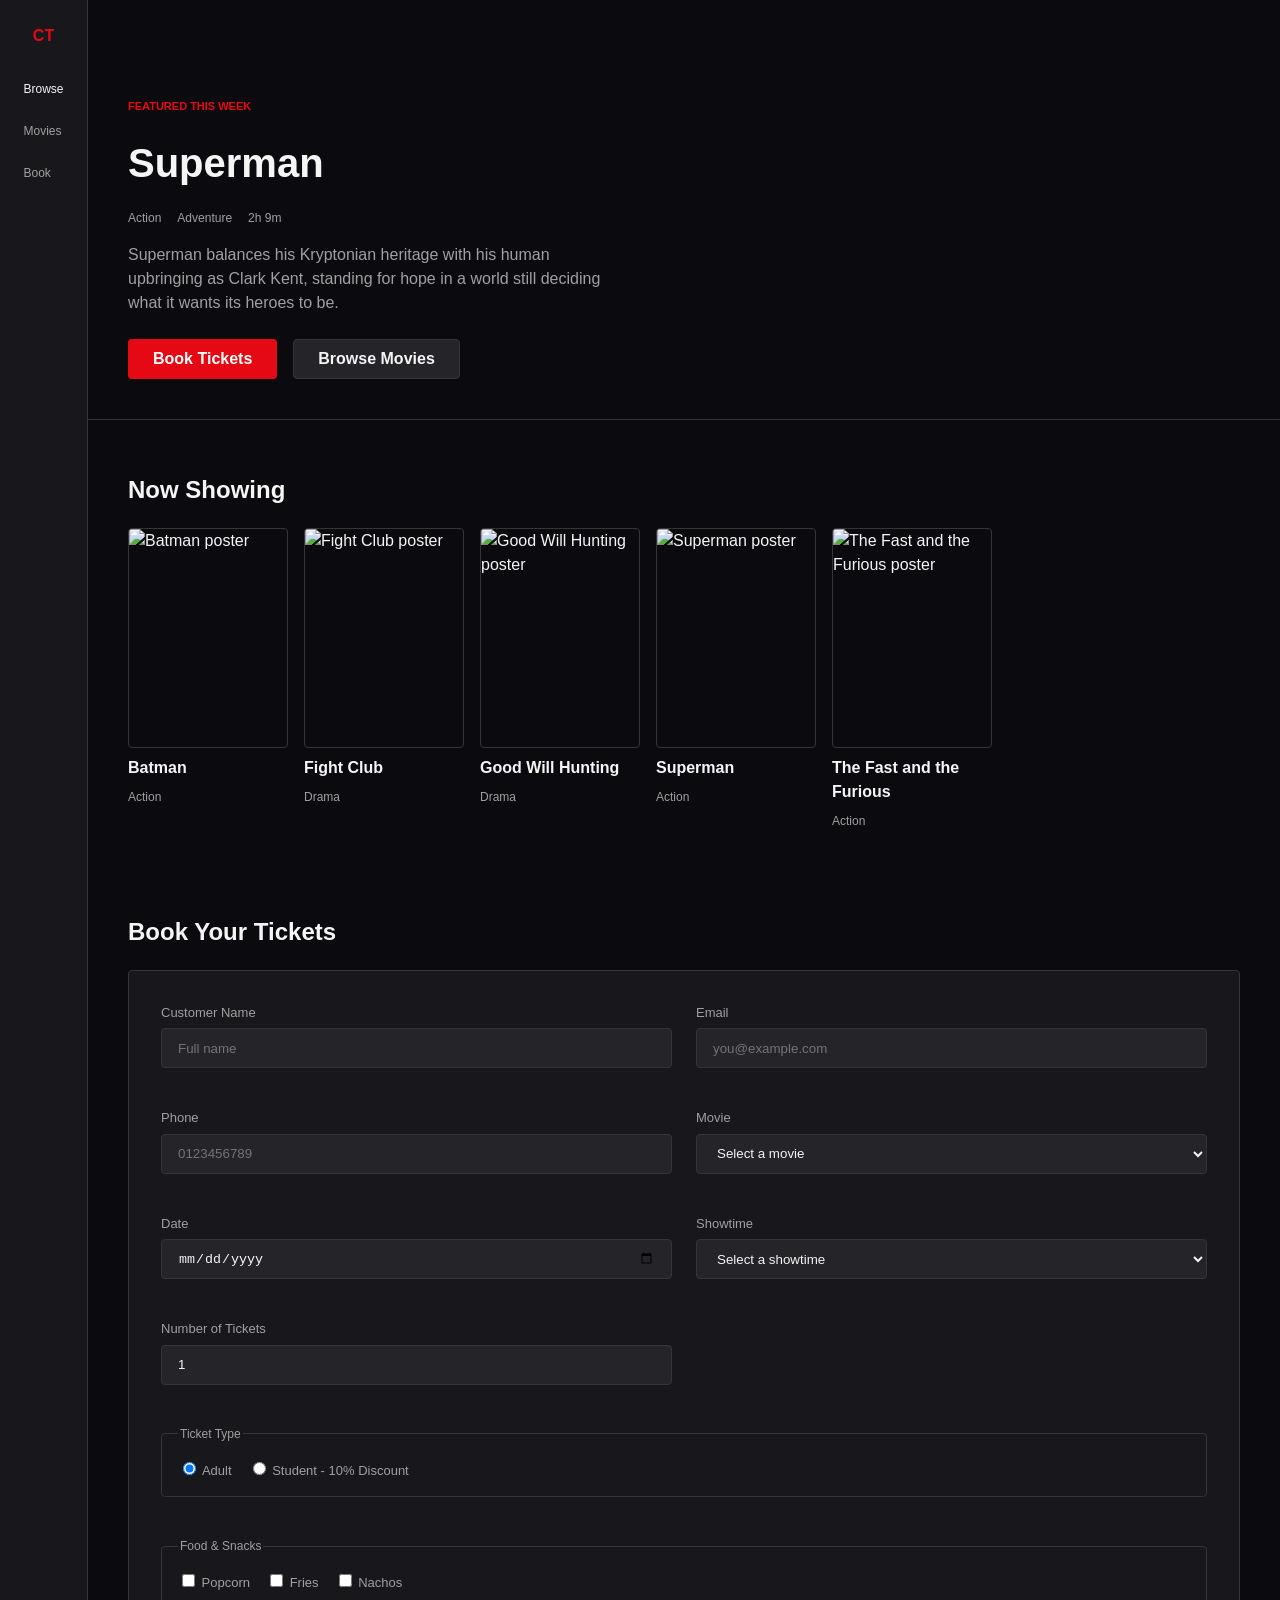
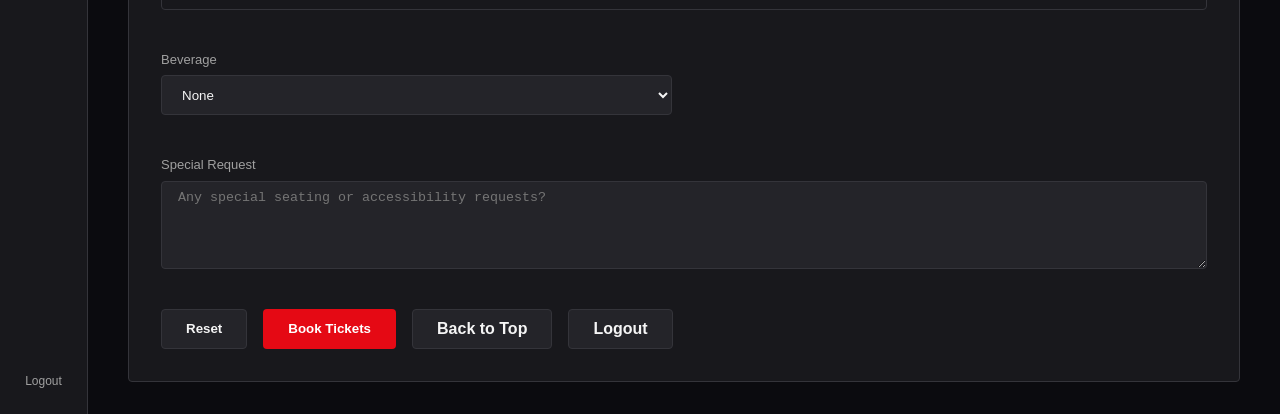
==== booking.html @ 5340fe56 "enhanced visuals" ====
<!DOCTYPE html>
<html lang="en">
<head>
  <meta charset="UTF-8">
  <meta name="viewport" content="width=device-width, initial-scale=1.0">
  <title>Cinema Ticketing System - Browse Movies</title>
  <link rel="stylesheet" href="styles.css">
</head>
<body>

<div class="app-shell">

  <aside class="nav-rail">
    <span class="brand">CT</span>
    <nav>
      <a href="#top" class="active">Browse</a>
      <a href="#now-showing">Movies</a>
      <a href="#booking-form">Book</a>
    </nav>
    <a href="index.html">Logout</a>
  </aside>

  <main class="main-content">

    <section class="hero" id="top">
      <div class="hero-content">
        <span class="hero-tag">Featured This Week</span>
        <h1 class="hero-title">Superman</h1>

        <div class="hero-meta">
          <span>Action</span>
          <span>Adventure</span>
          <span>2h 9m</span>
        </div>

        <p class="hero-desc">
          Superman balances his Kryptonian heritage with his human upbringing
          as Clark Kent, standing for hope in a world still deciding what it
          wants its heroes to be.
        </p>

        <div class="btn-row">
          <a href="#booking-form" class="btn btn-primary">Book Tickets</a>
          <a href="#now-showing" class="btn btn-secondary">Browse Movies</a>
        </div>
      </div>
    </section>

    <section class="section" id="now-showing">
      <h2>Now Showing</h2>

      <div class="movie-row">

        <article class="movie-card">
          <img src="images/batman.jpg" alt="Batman poster">
          <strong>Batman</strong>
          <span>Action</span>
        </article>

        <article class="movie-card">
          <img src="images/fight-club.jpg" alt="Fight Club poster">
          <strong>Fight Club</strong>
          <span>Drama</span>
        </article>

        <article class="movie-card">
          <img src="images/good-will-hunting.jpg" alt="Good Will Hunting poster">
          <strong>Good Will Hunting</strong>
          <span>Drama</span>
        </article>

        <article class="movie-card">
          <img src="images/superman.jpg" alt="Superman poster">
          <strong>Superman</strong>
          <span>Action</span>
        </article>

        <article class="movie-card">
          <img src="images/tfatf.jpg" alt="The Fast and the Furious poster">
          <strong>The Fast and the Furious</strong>
          <span>Action</span>
        </article>

      </div>
    </section>

    <section class="section" id="booking-form">
      <h2>Book Your Tickets</h2>

      <div class="booking-form-wrap">
        <form action="confirmation.html" method="get">

          <div class="form-grid">

            <div class="field">
              <label for="cust-name">Customer Name</label>
              <input
                type="text"
                id="cust-name"
                name="custName"
                placeholder="Full name"
                required>
            </div>

            <div class="field">
              <label for="cust-email">Email</label>
              <input
                type="email"
                id="cust-email"
                name="custEmail"
                placeholder="you@example.com"
                required>
            </div>

            <div class="field">
              <label for="cust-phone">Phone</label>
              <input
                type="tel"
                id="cust-phone"
                name="custPhone"
                placeholder="0123456789"
                required>
            </div>

            <div class="field">
              <label for="movie">Movie</label>
              <select id="movie" name="movie" required>
                <option value="" disabled selected>Select a movie</option>
                <option>Batman</option>
                <option>Fight Club</option>
                <option>Good Will Hunting</option>
                <option>Superman</option>
                <option>The Fast and the Furious</option>
              </select>
            </div>

            <div class="field">
              <label for="date">Date</label>
              <input type="date" id="date" name="date" required>
            </div>

            <div class="field">
              <label for="showtime">Showtime</label>
              <select id="showtime" name="showtime" required>
                <option value="" disabled selected>Select a showtime</option>
                <option>12:30 PM</option>
                <option>3:45 PM</option>
                <option>7:00 PM</option>
                <option>9:45 PM</option>
              </select>
            </div>

            <div class="field">
              <label for="tickets">Number of Tickets</label>
              <input
                type="number"
                id="tickets"
                name="tickets"
                min="1"
                max="10"
                value="1"
                required>
            </div>

            <div class="field field-full">
              <fieldset>
                <legend>Ticket Type</legend>

                <div class="option-group">
                  <label>
                    <input
                      type="radio"
                      name="ticketType"
                      value="Adult"
                      checked>
                    Adult
                  </label>

                  <label>
                    <input
                      type="radio"
                      name="ticketType"
                      value="Student">
                    Student - 10% Discount
                  </label>
                </div>
              </fieldset>
            </div>

            <div class="field field-full">
              <fieldset>
                <legend>Food &amp; Snacks</legend>

                <div class="option-group">
                  <label>
                    <input type="checkbox" name="snacks" value="Popcorn">
                    Popcorn
                  </label>

                  <label>
                    <input type="checkbox" name="snacks" value="Fries">
                    Fries
                  </label>

                  <label>
                    <input type="checkbox" name="snacks" value="Nachos">
                    Nachos
                  </label>
                </div>
              </fieldset>
            </div>

            <div class="field">
              <label for="beverage">Beverage</label>
              <select id="beverage" name="beverage">
                <option value="None">None</option>
                <option value="Coca-Cola">Coca-Cola</option>
                <option value="Sprite">Sprite</option>
                <option value="Mineral Water">Mineral Water</option>
              </select>
            </div>

            <div class="field field-full">
              <label for="request">Special Request</label>
              <textarea
                id="request"
                name="specialRequest"
                maxlength="200"
                placeholder="Any special seating or accessibility requests?"></textarea>
            </div>

          </div>

          <div class="btn-row">
            <button type="reset" class="btn btn-secondary">Reset</button>
            <button type="submit" class="btn btn-primary">Book Tickets</button>
            <a href="#top" class="btn btn-secondary">Back to Top</a>
            <a href="index.html" class="btn btn-secondary">Logout</a>
          </div>

        </form>
      </div>
    </section>

  </main>
</div>

</body>
</html>
---- styles.css ----
/* =========================================================
   Cinema Ticketing System
   Shared stylesheet
   ========================================================= */

:root {
  --bg: #0B0B0F;
  --surface: #18181C;
  --elevated: #242429;
  --border: #34343A;
  --red: #E50914;
  --red-dark: #B00710;
  --text: #F5F5F5;
  --muted: #A0A0A0;

  --space-1: 8px;
  --space-2: 16px;
  --space-3: 24px;
  --space-4: 32px;
  --space-5: 40px;
  --space-6: 48px;

  --radius: 4px;
  --control-height: 40px;
}

/* =========================================================
   GLOBAL / SHARED
   ========================================================= */

* {
  box-sizing: border-box;
}

html,
body {
  margin: 0;
  padding: 0;
}

body {
  background: var(--bg);
  color: var(--text);
  font-family: Arial, Helvetica, sans-serif;
  line-height: 1.5;
}

a {
  color: inherit;
  text-decoration: none;
}

img {
  max-width: 100%;
  display: block;
}

/* =========================================================
   LOGIN PAGE
   index.html
   ========================================================= */

/* Login page styles handled separately. */

/* =========================================================
   BOOKING PAGE
   booking.html
   ========================================================= */

.app-shell {
  min-height: 100vh;
  display: flex;
}

.nav-rail {
  width: 88px;
  flex-shrink: 0;
  padding: var(--space-3) 0;
  background: var(--surface);
  border-right: 1px solid var(--border);
  display: flex;
  flex-direction: column;
  align-items: center;
  gap: var(--space-4);
}

.nav-rail nav {
  flex: 1;
  display: flex;
  flex-direction: column;
  gap: var(--space-3);
}

.nav-rail a {
  color: var(--muted);
  font-size: 12px;
}

.nav-rail a:hover,
.nav-rail a.active {
  color: var(--text);
}

.main-content {
  flex: 1;
  min-width: 0;
}

.hero {
  min-height: 420px;
  padding: var(--space-6) var(--space-5) var(--space-5);
  display: flex;
  align-items: flex-end;
  background:
    linear-gradient(90deg, rgba(11, 11, 15, 0.95), rgba(11, 11, 15, 0.25)),
    url("images/superman-banner.jpg") center / cover no-repeat;
  border-bottom: 1px solid var(--border);
}

.hero-content {
  max-width: 560px;
}

.hero-tag {
  color: var(--red);
  font-size: 11px;
  font-weight: 700;
  text-transform: uppercase;
}

.hero-title {
  margin: var(--space-2) 0;
  font-size: 40px;
}

.hero-meta {
  display: flex;
  gap: var(--space-2);
  color: var(--muted);
  font-size: 12px;
}

.hero-desc {
  max-width: 480px;
  color: var(--muted);
}

.section {
  padding: var(--space-4) var(--space-5);
}

.movie-row {
  display: flex;
  gap: var(--space-2);
  overflow-x: auto;
}

.movie-card {
  width: 160px;
  flex: 0 0 auto;
  display: flex;
  flex-direction: column;
  gap: var(--space-1);
}

.movie-card img {
  width: 160px;
  height: 220px;
  object-fit: cover;
  border: 1px solid var(--border);
  border-radius: var(--radius);
}

.movie-card span {
  color: var(--muted);
  font-size: 12px;
}

.booking-form-wrap {
  padding: var(--space-4);
  background: var(--surface);
  border: 1px solid var(--border);
  border-radius: var(--radius);
}

.form-grid {
  display: grid;
  grid-template-columns: 1fr 1fr;
  gap: var(--space-3);
}

.form-grid .field-full {
  grid-column: 1 / -1;
}

fieldset {
  margin: 0;
  padding: var(--space-2);
  border: 1px solid var(--border);
  border-radius: var(--radius);
}

legend {
  color: var(--muted);
  font-size: 12px;
}

.option-group {
  display: flex;
  flex-wrap: wrap;
  gap: var(--space-2);
}

/* =========================================================
   CONFIRMATION PAGE
   confirmation.html
   ========================================================= */

/* Confirmation page styles handled separately. */

/* =========================================================
   SHARED COMPONENTS
   ========================================================= */

.brand {
  color: var(--red);
  font-weight: 700;
}

.field {
  display: flex;
  flex-direction: column;
  gap: 6px;
  margin-bottom: var(--space-2);
}

.field label {
  color: var(--muted);
  font-size: 13px;
}

input[type="text"],
input[type="email"],
input[type="tel"],
input[type="date"],
input[type="number"],
select,
textarea {
  width: 100%;
  min-height: var(--control-height);
  padding: 0 var(--space-2);
  color: var(--text);
  background: var(--elevated);
  border: 1px solid var(--border);
  border-radius: var(--radius);
}

textarea {
  min-height: 88px;
  padding-top: var(--space-1);
  resize: vertical;
}

.btn {
  display: inline-flex;
  align-items: center;
  justify-content: center;
  min-height: var(--control-height);
  padding: 0 var(--space-3);
  border: 1px solid transparent;
  border-radius: var(--radius);
  font-weight: 700;
  cursor: pointer;
}

.btn-primary {
  color: #fff;
  background: var(--red);
}

.btn-primary:hover {
  background: var(--red-dark);
}

.btn-secondary {
  color: var(--text);
  background: var(--elevated);
  border-color: var(--border);
}

.btn-row {
  display: flex;
  flex-wrap: wrap;
  gap: var(--space-2);
  margin-top: var(--space-3);
}

/* =========================================================
   RESPONSIVE
   ========================================================= */

/* Responsive styles will be added later. */
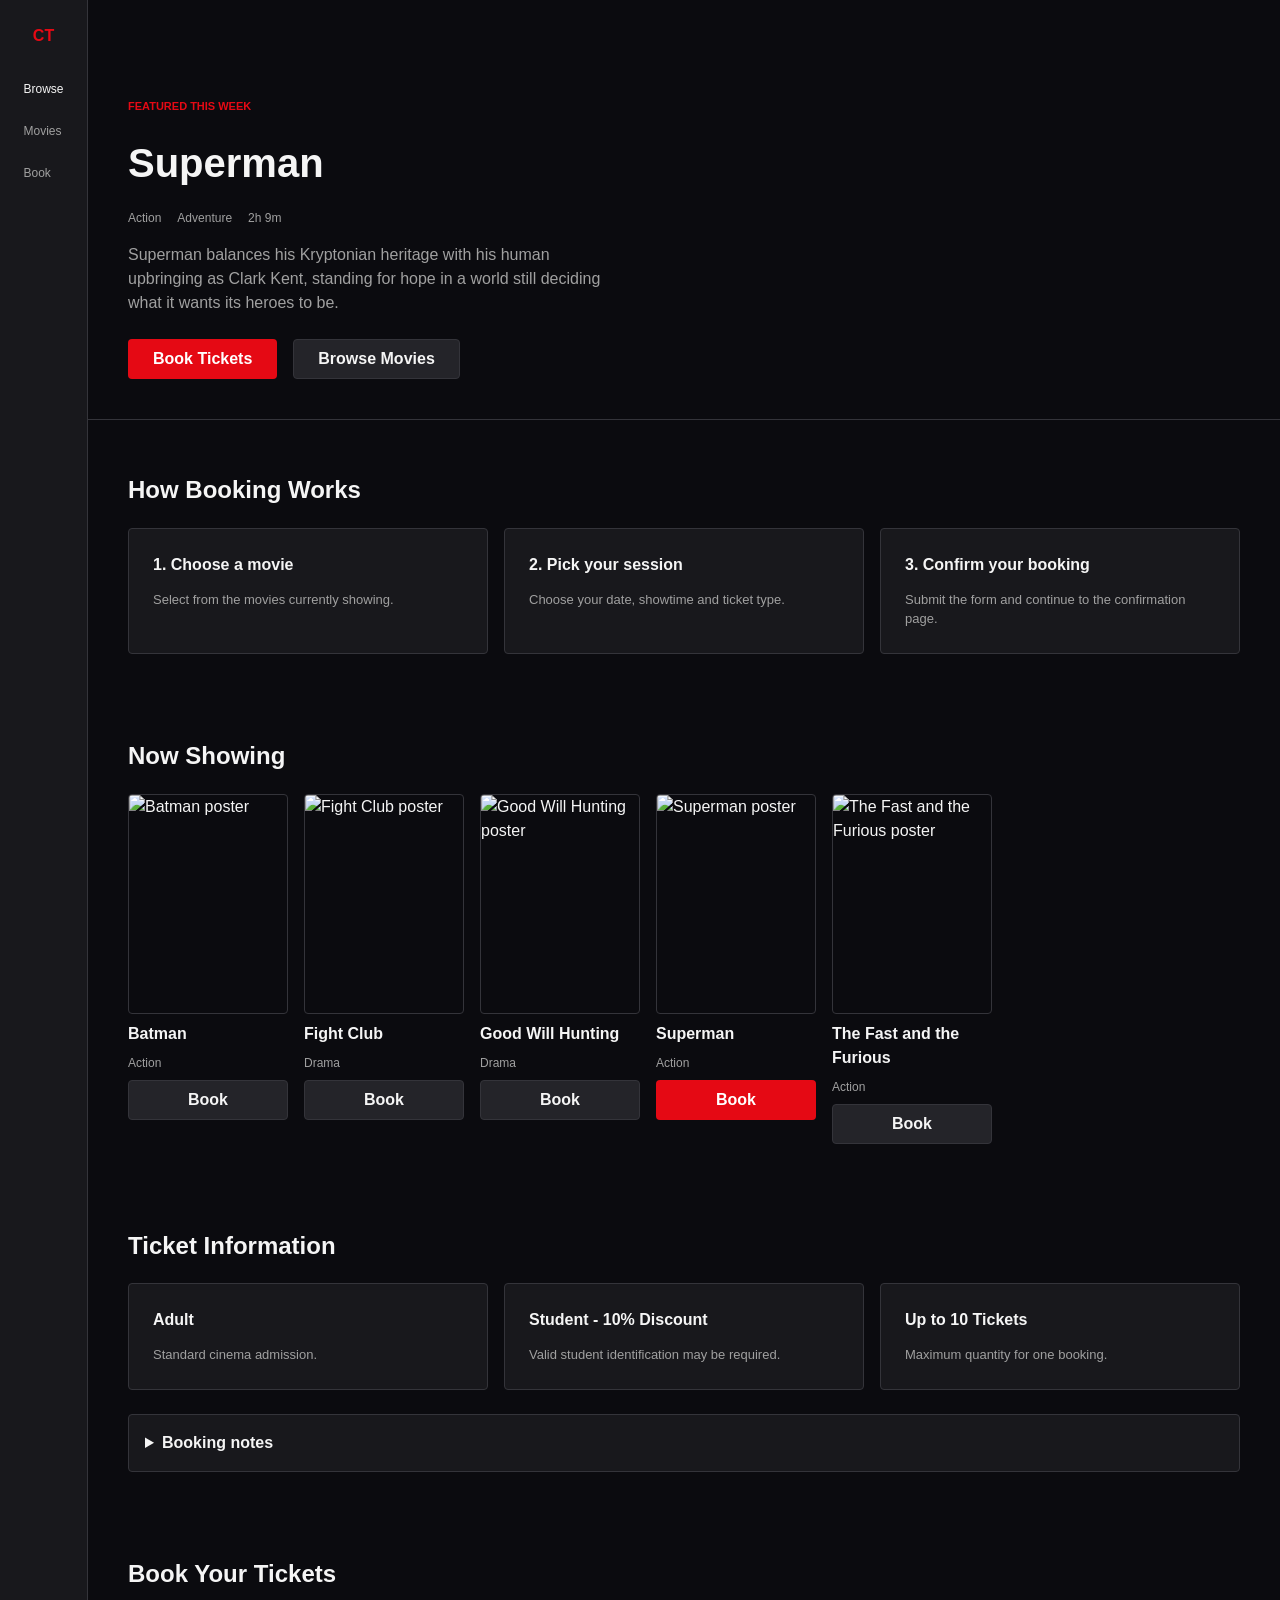
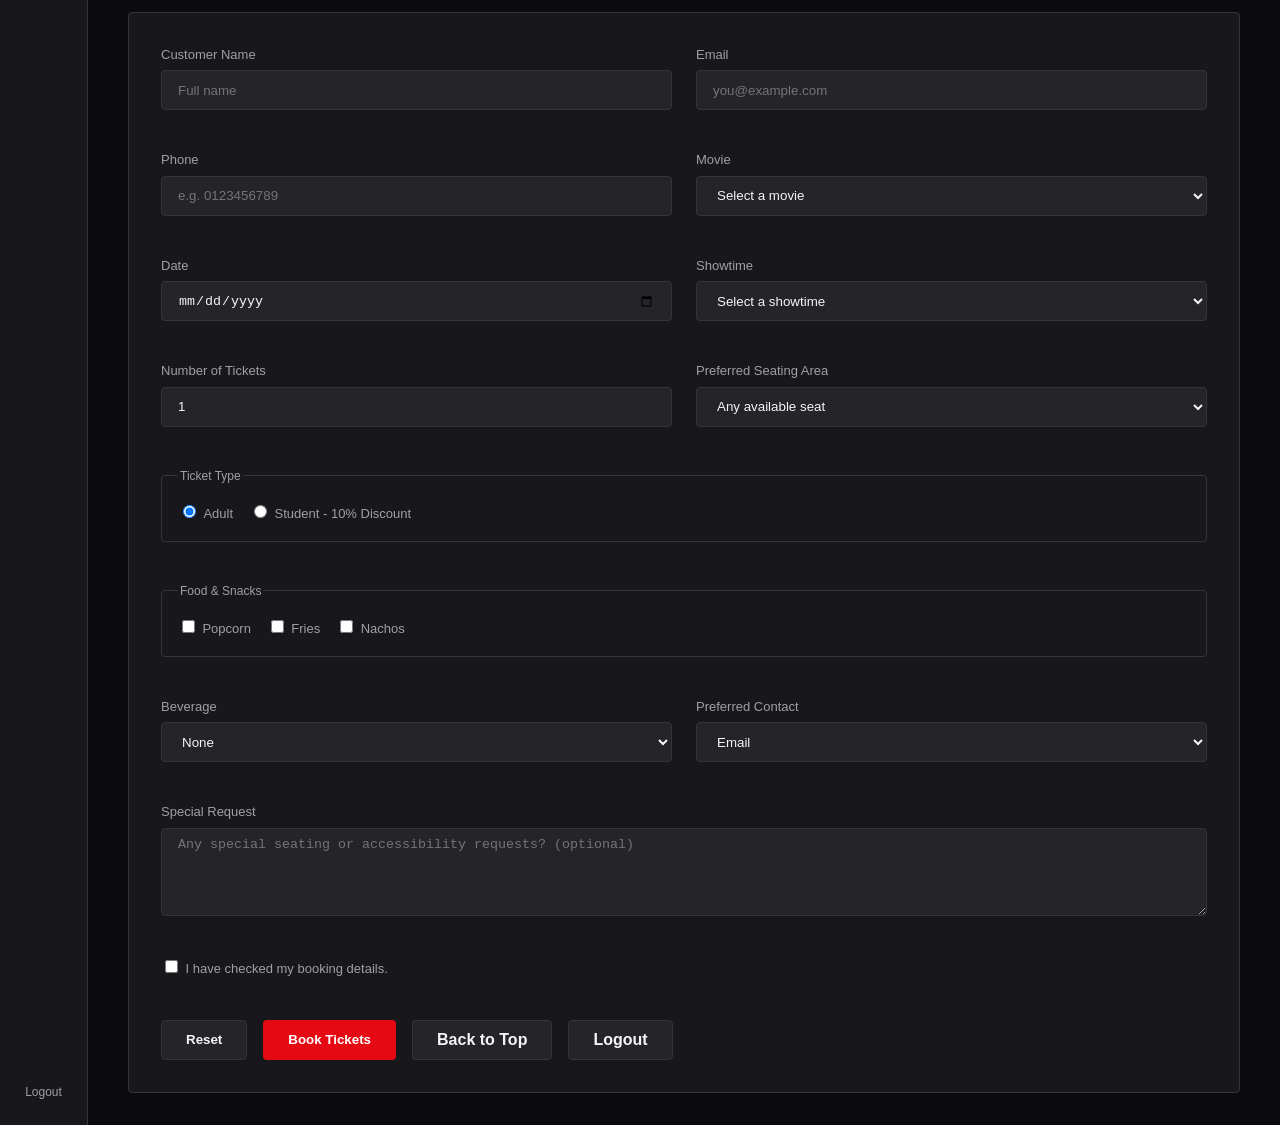
==== commit 74d8bc40: "cleanup" ====
--- a/booking.html
+++ b/booking.html
@@ -3,7 +3,7 @@
 <head>
   <meta charset="UTF-8">
   <meta name="viewport" content="width=device-width, initial-scale=1.0">
-  <title>Cinema Ticketing System - Browse Movies</title>
+  <title>Cinema Ticketing System - Book Tickets</title>
   <link rel="stylesheet" href="styles.css">
 </head>
 <body>
@@ -12,19 +12,24 @@
 
   <aside class="nav-rail">
     <span class="brand">CT</span>
+
     <nav>
       <a href="#top" class="active">Browse</a>
       <a href="#now-showing">Movies</a>
       <a href="#booking-form">Book</a>
     </nav>
+
     <a href="index.html">Logout</a>
   </aside>
 
+
   <main class="main-content">
 
     <section class="hero" id="top">
       <div class="hero-content">
+
         <span class="hero-tag">Featured This Week</span>
+
         <h1 class="hero-title">Superman</h1>
 
         <div class="hero-meta">
@@ -43,8 +48,32 @@
           <a href="#booking-form" class="btn btn-primary">Book Tickets</a>
           <a href="#now-showing" class="btn btn-secondary">Browse Movies</a>
         </div>
-      </div>
-    </section>
+
+      </div>
+    </section>
+
+
+    <section class="section">
+      <h2>How Booking Works</h2>
+
+      <div class="info-grid">
+        <div class="info-card">
+          <strong>1. Choose a movie</strong>
+          <p>Select from the movies currently showing.</p>
+        </div>
+
+        <div class="info-card">
+          <strong>2. Pick your session</strong>
+          <p>Choose your date, showtime and ticket type.</p>
+        </div>
+
+        <div class="info-card">
+          <strong>3. Confirm your booking</strong>
+          <p>Submit the form and continue to the confirmation page.</p>
+        </div>
+      </div>
+    </section>
+
 
     <section class="section" id="now-showing">
       <h2>Now Showing</h2>
@@ -55,39 +84,76 @@
           <img src="images/batman.jpg" alt="Batman poster">
           <strong>Batman</strong>
           <span>Action</span>
+          <a href="#booking-form" class="btn btn-secondary">Book</a>
         </article>
 
         <article class="movie-card">
           <img src="images/fight-club.jpg" alt="Fight Club poster">
           <strong>Fight Club</strong>
           <span>Drama</span>
+          <a href="#booking-form" class="btn btn-secondary">Book</a>
         </article>
 
         <article class="movie-card">
           <img src="images/good-will-hunting.jpg" alt="Good Will Hunting poster">
           <strong>Good Will Hunting</strong>
           <span>Drama</span>
+          <a href="#booking-form" class="btn btn-secondary">Book</a>
         </article>
 
         <article class="movie-card">
           <img src="images/superman.jpg" alt="Superman poster">
           <strong>Superman</strong>
           <span>Action</span>
+          <a href="#booking-form" class="btn btn-primary">Book</a>
         </article>
 
         <article class="movie-card">
           <img src="images/tfatf.jpg" alt="The Fast and the Furious poster">
           <strong>The Fast and the Furious</strong>
           <span>Action</span>
-        </article>
-
-      </div>
-    </section>
+          <a href="#booking-form" class="btn btn-secondary">Book</a>
+        </article>
+
+      </div>
+    </section>
+
+
+    <section class="section">
+      <h2>Ticket Information</h2>
+
+      <div class="info-grid">
+        <div class="info-card">
+          <strong>Adult</strong>
+          <p>Standard cinema admission.</p>
+        </div>
+
+        <div class="info-card">
+          <strong>Student - 10% Discount</strong>
+          <p>Valid student identification may be required.</p>
+        </div>
+
+        <div class="info-card">
+          <strong>Up to 10 Tickets</strong>
+          <p>Maximum quantity for one booking.</p>
+        </div>
+      </div>
+
+      <details class="booking-notes">
+        <summary>Booking notes</summary>
+        <p>
+          Movie schedules may vary by date. Check your selected movie,
+          date and showtime before submitting.
+        </p>
+      </details>
+    </section>
+
 
     <section class="section" id="booking-form">
       <h2>Book Your Tickets</h2>
 
       <div class="booking-form-wrap">
+
         <form action="confirmation.html" method="get">
 
           <div class="form-grid">
@@ -99,7 +165,9 @@
                 id="cust-name"
                 name="custName"
                 placeholder="Full name"
-                required>
+                required
+                minlength="2"
+                maxlength="60">
             </div>
 
             <div class="field">
@@ -118,7 +186,9 @@
                 type="tel"
                 id="cust-phone"
                 name="custPhone"
-                placeholder="0123456789"
+                placeholder="e.g. 0123456789"
+                pattern="[0-9\-\+\s]{7,15}"
+                title="Enter a valid phone number"
                 required>
             </div>
 
@@ -126,11 +196,11 @@
               <label for="movie">Movie</label>
               <select id="movie" name="movie" required>
                 <option value="" disabled selected>Select a movie</option>
-                <option>Batman</option>
-                <option>Fight Club</option>
-                <option>Good Will Hunting</option>
-                <option>Superman</option>
-                <option>The Fast and the Furious</option>
+                <option value="Batman">Batman</option>
+                <option value="Fight Club">Fight Club</option>
+                <option value="Good Will Hunting">Good Will Hunting</option>
+                <option value="Superman">Superman</option>
+                <option value="The Fast and the Furious">The Fast and the Furious</option>
               </select>
             </div>
 
@@ -143,10 +213,10 @@
               <label for="showtime">Showtime</label>
               <select id="showtime" name="showtime" required>
                 <option value="" disabled selected>Select a showtime</option>
-                <option>12:30 PM</option>
-                <option>3:45 PM</option>
-                <option>7:00 PM</option>
-                <option>9:45 PM</option>
+                <option value="12:30 PM">12:30 PM</option>
+                <option value="3:45 PM">3:45 PM</option>
+                <option value="7:00 PM">7:00 PM</option>
+                <option value="9:45 PM">9:45 PM</option>
               </select>
             </div>
 
@@ -162,27 +232,39 @@
                 required>
             </div>
 
+            <div class="field">
+              <label for="seat-area">Preferred Seating Area</label>
+              <select id="seat-area" name="seatArea">
+                <option value="Any">Any available seat</option>
+                <option value="Front">Front</option>
+                <option value="Middle">Middle</option>
+                <option value="Back">Back</option>
+              </select>
+            </div>
+
             <div class="field field-full">
               <fieldset>
                 <legend>Ticket Type</legend>
 
                 <div class="option-group">
-                  <label>
+                  <div class="radio-row">
                     <input
                       type="radio"
+                      id="ticket-adult"
                       name="ticketType"
                       value="Adult"
                       checked>
-                    Adult
-                  </label>
-
-                  <label>
+                    <label for="ticket-adult">Adult</label>
+                  </div>
+
+                  <div class="radio-row">
                     <input
                       type="radio"
+                      id="ticket-student"
                       name="ticketType"
                       value="Student">
-                    Student - 10% Discount
-                  </label>
+                    <label for="ticket-student">Student - 10% Discount</label>
+                  </div>
                 </div>
               </fieldset>
             </div>
@@ -192,20 +274,32 @@
                 <legend>Food &amp; Snacks</legend>
 
                 <div class="option-group">
-                  <label>
-                    <input type="checkbox" name="snacks" value="Popcorn">
-                    Popcorn
-                  </label>
-
-                  <label>
-                    <input type="checkbox" name="snacks" value="Fries">
-                    Fries
-                  </label>
-
-                  <label>
-                    <input type="checkbox" name="snacks" value="Nachos">
-                    Nachos
-                  </label>
+                  <div class="checkbox-row">
+                    <input
+                      type="checkbox"
+                      id="snack-popcorn"
+                      name="snacks"
+                      value="Popcorn">
+                    <label for="snack-popcorn">Popcorn</label>
+                  </div>
+
+                  <div class="checkbox-row">
+                    <input
+                      type="checkbox"
+                      id="snack-fries"
+                      name="snacks"
+                      value="Fries">
+                    <label for="snack-fries">Fries</label>
+                  </div>
+
+                  <div class="checkbox-row">
+                    <input
+                      type="checkbox"
+                      id="snack-nachos"
+                      name="snacks"
+                      value="Nachos">
+                    <label for="snack-nachos">Nachos</label>
+                  </div>
                 </div>
               </fieldset>
             </div>
@@ -213,10 +307,18 @@
             <div class="field">
               <label for="beverage">Beverage</label>
               <select id="beverage" name="beverage">
-                <option value="None">None</option>
+                <option value="None" selected>None</option>
                 <option value="Coca-Cola">Coca-Cola</option>
                 <option value="Sprite">Sprite</option>
                 <option value="Mineral Water">Mineral Water</option>
+              </select>
+            </div>
+
+            <div class="field">
+              <label for="contact-method">Preferred Contact</label>
+              <select id="contact-method" name="contactMethod">
+                <option value="Email">Email</option>
+                <option value="Phone">Phone</option>
               </select>
             </div>
 
@@ -226,7 +328,20 @@
                 id="request"
                 name="specialRequest"
                 maxlength="200"
-                placeholder="Any special seating or accessibility requests?"></textarea>
+                placeholder="Any special seating or accessibility requests? (optional)"></textarea>
+            </div>
+
+            <div class="field field-full">
+              <div class="checkbox-row">
+                <input
+                  type="checkbox"
+                  id="confirm-details"
+                  name="confirmDetails"
+                  required>
+                <label for="confirm-details">
+                  I have checked my booking details.
+                </label>
+              </div>
             </div>
 
           </div>
@@ -239,10 +354,12 @@
           </div>
 
         </form>
+
       </div>
     </section>
 
   </main>
+
 </div>
 
 </body>
--- a/styles.css
+++ b/styles.css
@@ -300,3 +300,90 @@
    ========================================================= */
 
 /* Responsive styles will be added later. */
+
+
+@media (max-width: 720px) {
+  .app-shell {
+    flex-direction: column;
+  }
+
+  .nav-rail {
+    width: 100%;
+    flex-direction: row;
+    justify-content: space-between;
+    padding: var(--space-2) var(--space-3);
+    border-right: 0;
+    border-bottom: 1px solid var(--border);
+  }
+
+  .nav-rail nav {
+    flex: initial;
+    flex-direction: row;
+  }
+
+  .hero {
+    min-height: 320px;
+    padding: var(--space-4) var(--space-3);
+  }
+
+  .hero-title {
+    font-size: 30px;
+  }
+
+  .section {
+    padding: var(--space-3);
+  }
+
+  .form-grid {
+    grid-template-columns: 1fr;
+  }
+
+  .form-grid .field-full {
+    grid-column: auto;
+  }
+
+  .booking-form-wrap {
+    padding: var(--space-3);
+  }
+}
+
+
+/* Final booking-page extras */
+
+.info-grid {
+  display: grid;
+  grid-template-columns: repeat(3, 1fr);
+  gap: var(--space-2);
+}
+
+.info-card {
+  padding: var(--space-3);
+  background: var(--surface);
+  border: 1px solid var(--border);
+  border-radius: var(--radius);
+}
+
+.info-card p {
+  margin-bottom: 0;
+  color: var(--muted);
+  font-size: 13px;
+}
+
+.booking-notes {
+  margin-top: var(--space-3);
+  padding: var(--space-2);
+  background: var(--surface);
+  border: 1px solid var(--border);
+  border-radius: var(--radius);
+}
+
+.booking-notes summary {
+  cursor: pointer;
+  font-weight: 700;
+}
+
+@media (max-width: 720px) {
+  .info-grid {
+    grid-template-columns: 1fr;
+  }
+}
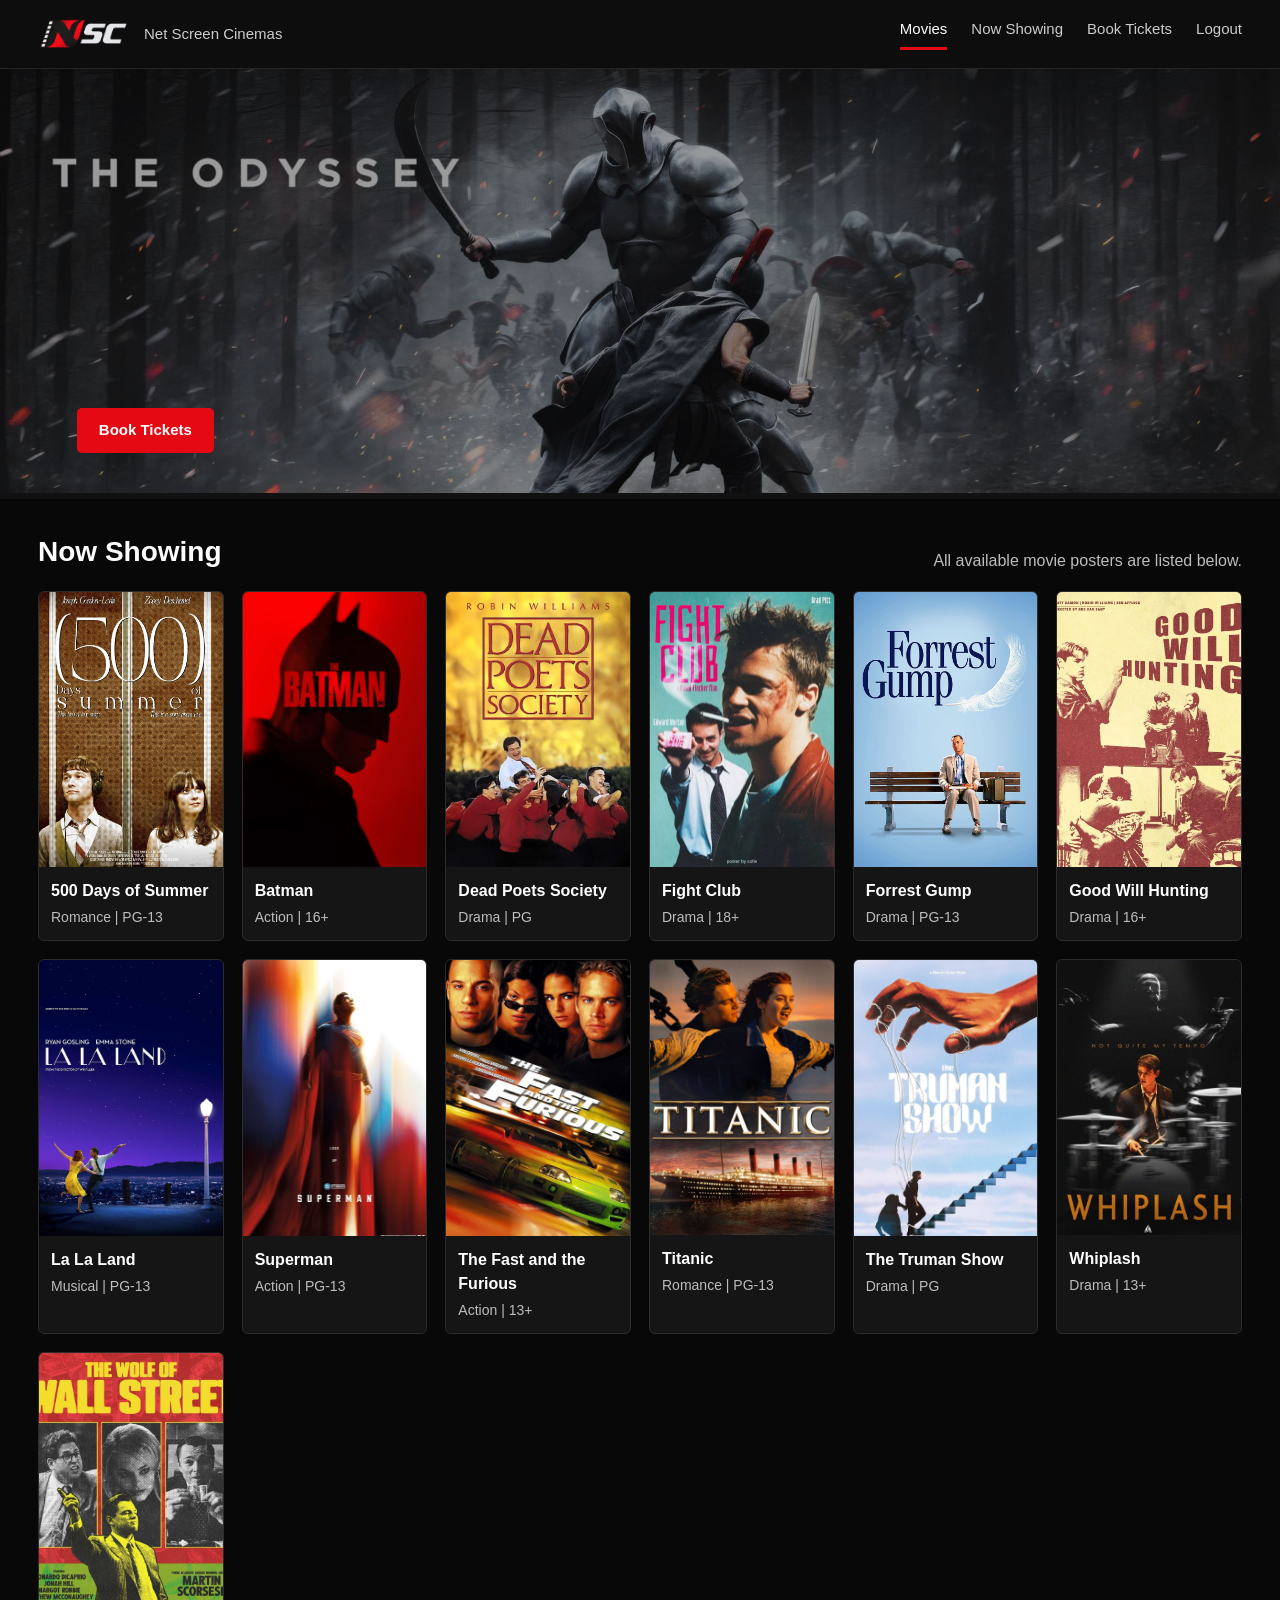
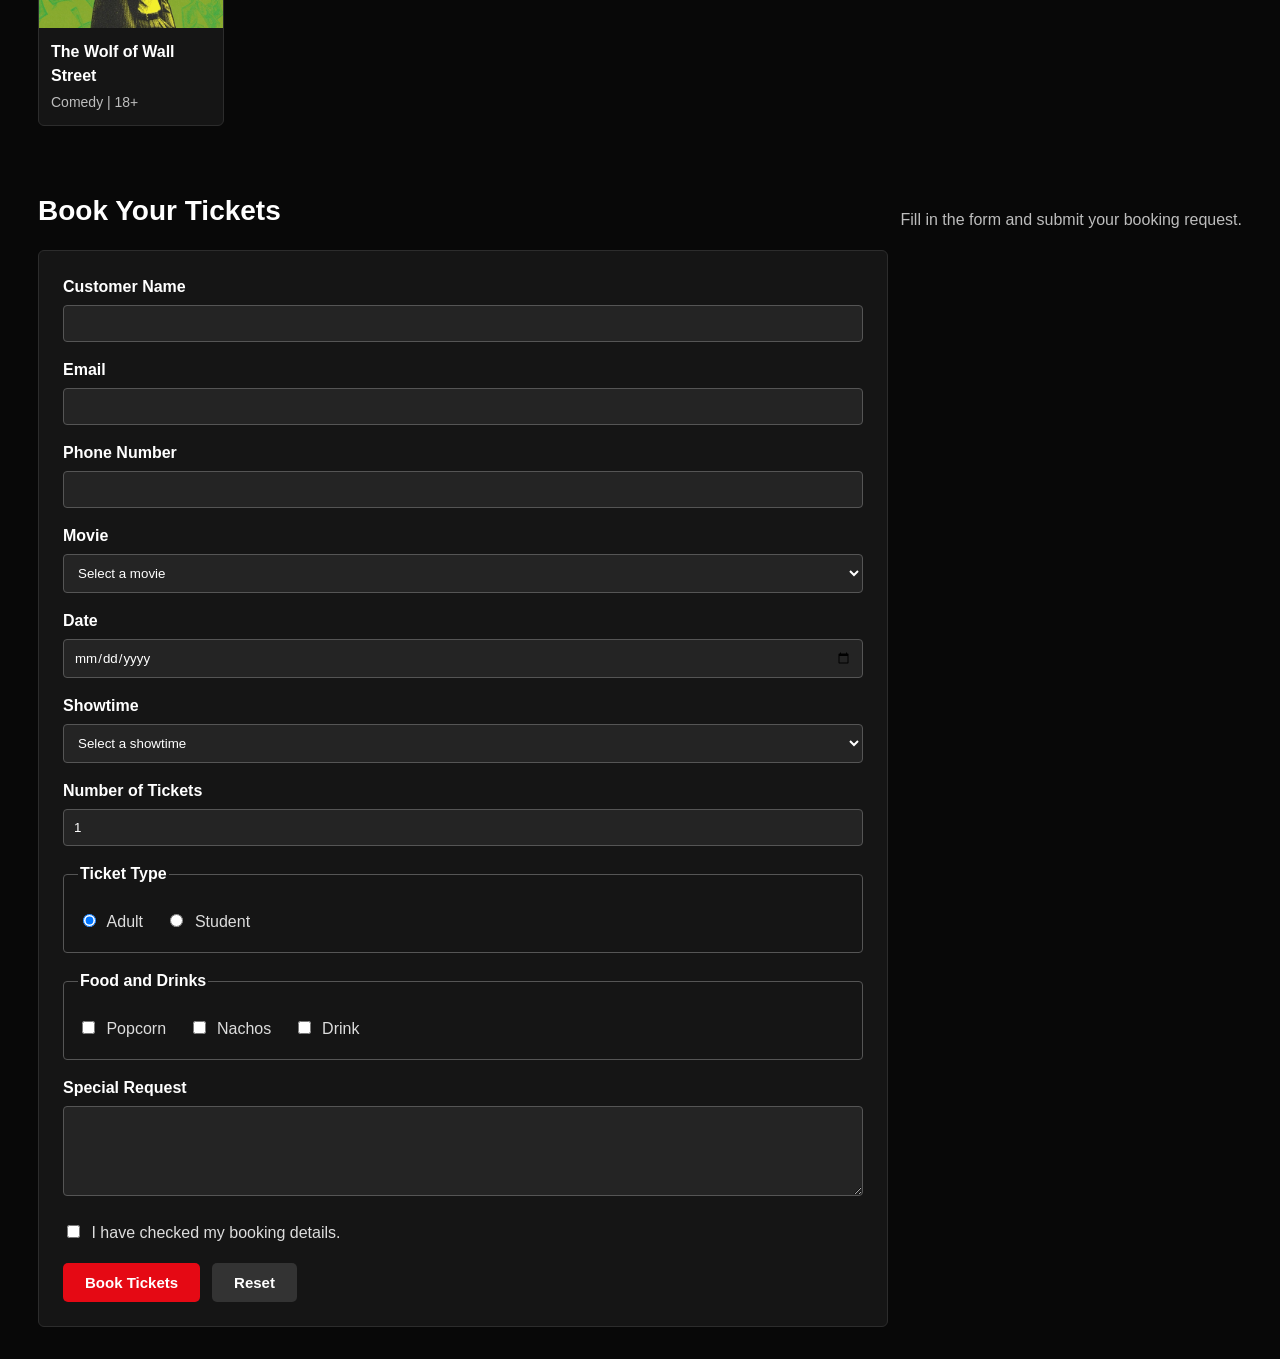
==== commit 92583a04: "first polish" ====
--- a/booking.html
+++ b/booking.html
@@ -8,359 +8,208 @@
 </head>
 <body>
 
-<div class="app-shell">
-
-  <aside class="nav-rail">
-    <span class="brand">CT</span>
-
+  <header class="top-bar">
+    <div class="site-name">
+      <img src="icon-transparent.png" alt="NSC logo">
+      <span>Net Screen Cinemas</span>
+    </div>
     <nav>
-      <a href="#top" class="active">Browse</a>
-      <a href="#now-showing">Movies</a>
-      <a href="#booking-form">Book</a>
+      <a href="#top" class="active">Movies</a>
+      <a href="#now-showing">Now Showing</a>
+      <a href="#booking-form">Book Tickets</a>
+      <a href="index.html">Logout</a>
     </nav>
-
-    <a href="index.html">Logout</a>
-  </aside>
-
-
-  <main class="main-content">
-
-    <section class="hero" id="top">
-      <div class="hero-content">
-
-        <span class="hero-tag">Featured This Week</span>
-
-        <h1 class="hero-title">Superman</h1>
-
-        <div class="hero-meta">
-          <span>Action</span>
-          <span>Adventure</span>
-          <span>2h 9m</span>
-        </div>
-
-        <p class="hero-desc">
-          Superman balances his Kryptonian heritage with his human upbringing
-          as Clark Kent, standing for hope in a world still deciding what it
-          wants its heroes to be.
-        </p>
-
-        <div class="btn-row">
-          <a href="#booking-form" class="btn btn-primary">Book Tickets</a>
-          <a href="#now-showing" class="btn btn-secondary">Browse Movies</a>
-        </div>
-
+  </header>
+
+  <main id="top">
+
+    <section class="hero">
+      <img src="images/banner/banner1.jpg" alt="The Odyssey movie banner">
+
+      <a href="#booking-form" class="hero-button red-button">Book Tickets</a>
+    </section>
+
+    <section class="section" id="now-showing">
+      <div class="section-heading">
+        <h2>Now Showing</h2>
+        <p>All available movie posters are listed below.</p>
+      </div>
+
+      <div class="movie-grid">
+        <article class="movie-card">
+          <img src="images/posters-cropped/500-days-of-summer.jpg" alt="500 Days of Summer poster">
+          <h3>500 Days of Summer</h3>
+          <p>Romance | PG-13</p>
+        </article>
+
+        <article class="movie-card">
+          <img src="images/posters-cropped/batman.jpg" alt="Batman poster">
+          <h3>Batman</h3>
+          <p>Action | 16+</p>
+        </article>
+
+        <article class="movie-card">
+          <img src="images/posters-cropped/dead-poets-society.jpg" alt="Dead Poets Society poster">
+          <h3>Dead Poets Society</h3>
+          <p>Drama | PG</p>
+        </article>
+
+        <article class="movie-card">
+          <img src="images/posters-cropped/fight-club.jpg" alt="Fight Club poster">
+          <h3>Fight Club</h3>
+          <p>Drama | 18+</p>
+        </article>
+
+        <article class="movie-card">
+          <img src="images/posters-cropped/forest-gump.jpg" alt="Forrest Gump poster">
+          <h3>Forrest Gump</h3>
+          <p>Drama | PG-13</p>
+        </article>
+
+        <article class="movie-card">
+          <img src="images/posters-cropped/good-will-hunting.jpg" alt="Good Will Hunting poster">
+          <h3>Good Will Hunting</h3>
+          <p>Drama | 16+</p>
+        </article>
+
+        <article class="movie-card">
+          <img src="images/posters-cropped/la-la-land.jpg" alt="La La Land poster">
+          <h3>La La Land</h3>
+          <p>Musical | PG-13</p>
+        </article>
+
+        <article class="movie-card">
+          <img src="images/posters-cropped/superman.jpg" alt="Superman poster">
+          <h3>Superman</h3>
+          <p>Action | PG-13</p>
+        </article>
+
+        <article class="movie-card">
+          <img src="images/posters-cropped/tfatf.jpg" alt="The Fast and the Furious poster">
+          <h3>The Fast and the Furious</h3>
+          <p>Action | 13+</p>
+        </article>
+
+        <article class="movie-card">
+          <img src="images/posters-cropped/titanic.jpg" alt="Titanic poster">
+          <h3>Titanic</h3>
+          <p>Romance | PG-13</p>
+        </article>
+
+        <article class="movie-card">
+          <img src="images/posters-cropped/truman-show.jpg" alt="The Truman Show poster">
+          <h3>The Truman Show</h3>
+          <p>Drama | PG</p>
+        </article>
+
+        <article class="movie-card">
+          <img src="images/posters-cropped/whiplash.jpg" alt="Whiplash poster">
+          <h3>Whiplash</h3>
+          <p>Drama | 13+</p>
+        </article>
+
+        <article class="movie-card">
+          <img src="images/posters-cropped/wolf-of-wallstreet.jpg" alt="The Wolf of Wall Street poster">
+          <h3>The Wolf of Wall Street</h3>
+          <p>Comedy | 18+</p>
+        </article>
       </div>
     </section>
 
-
-    <section class="section">
-      <h2>How Booking Works</h2>
-
-      <div class="info-grid">
-        <div class="info-card">
-          <strong>1. Choose a movie</strong>
-          <p>Select from the movies currently showing.</p>
-        </div>
-
-        <div class="info-card">
-          <strong>2. Pick your session</strong>
-          <p>Choose your date, showtime and ticket type.</p>
-        </div>
-
-        <div class="info-card">
-          <strong>3. Confirm your booking</strong>
-          <p>Submit the form and continue to the confirmation page.</p>
-        </div>
+    <section class="section" id="booking-form">
+      <div class="section-heading">
+        <h2>Book Your Tickets</h2>
+        <p>Fill in the form and submit your booking request.</p>
       </div>
+
+      <form action="confirmation.html" method="get" class="booking-form">
+        <div class="form-row">
+          <label for="cust-name">Customer Name</label>
+          <input type="text" id="cust-name" name="custName" required minlength="2" maxlength="60">
+        </div>
+
+        <div class="form-row">
+          <label for="cust-email">Email</label>
+          <input type="email" id="cust-email" name="custEmail" required>
+        </div>
+
+        <div class="form-row">
+          <label for="cust-phone">Phone Number</label>
+          <input type="tel" id="cust-phone" name="custPhone" pattern="[0-9\-\+\s]{7,15}" required>
+        </div>
+
+        <div class="form-row">
+          <label for="movie">Movie</label>
+          <select id="movie" name="movie" required>
+            <option value="" disabled selected>Select a movie</option>
+            <option>500 Days of Summer</option>
+            <option>Batman</option>
+            <option>Dead Poets Society</option>
+            <option>Fight Club</option>
+            <option>Forrest Gump</option>
+            <option>Good Will Hunting</option>
+            <option>La La Land</option>
+            <option>Superman</option>
+            <option>The Fast and the Furious</option>
+            <option>Titanic</option>
+            <option>The Truman Show</option>
+            <option>Whiplash</option>
+            <option>The Wolf of Wall Street</option>
+          </select>
+        </div>
+
+        <div class="form-row">
+          <label for="date">Date</label>
+          <input type="date" id="date" name="date" required>
+        </div>
+
+        <div class="form-row">
+          <label for="showtime">Showtime</label>
+          <select id="showtime" name="showtime" required>
+            <option value="" disabled selected>Select a showtime</option>
+            <option>12:30 PM</option>
+            <option>3:45 PM</option>
+            <option>7:00 PM</option>
+            <option>9:45 PM</option>
+          </select>
+        </div>
+
+        <div class="form-row">
+          <label for="tickets">Number of Tickets</label>
+          <input type="number" id="tickets" name="tickets" min="1" max="10" value="1" required>
+        </div>
+
+        <fieldset>
+          <legend>Ticket Type</legend>
+          <label><input type="radio" name="ticketType" value="Adult" checked> Adult</label>
+          <label><input type="radio" name="ticketType" value="Student"> Student</label>
+        </fieldset>
+
+        <fieldset>
+          <legend>Food and Drinks</legend>
+          <label><input type="checkbox" name="snacks" value="Popcorn"> Popcorn</label>
+          <label><input type="checkbox" name="snacks" value="Nachos"> Nachos</label>
+          <label><input type="checkbox" name="snacks" value="Drink"> Drink</label>
+        </fieldset>
+
+        <div class="form-row">
+          <label for="request">Special Request</label>
+          <textarea id="request" name="specialRequest" maxlength="200"></textarea>
+        </div>
+
+        <label class="confirm-row">
+          <input type="checkbox" name="confirmDetails" required>
+          I have checked my booking details.
+        </label>
+
+        <div class="button-row">
+          <button type="submit" class="red-button">Book Tickets</button>
+          <button type="reset">Reset</button>
+        </div>
+      </form>
     </section>
 
-
-    <section class="section" id="now-showing">
-      <h2>Now Showing</h2>
-
-      <div class="movie-row">
-
-        <article class="movie-card">
-          <img src="images/batman.jpg" alt="Batman poster">
-          <strong>Batman</strong>
-          <span>Action</span>
-          <a href="#booking-form" class="btn btn-secondary">Book</a>
-        </article>
-
-        <article class="movie-card">
-          <img src="images/fight-club.jpg" alt="Fight Club poster">
-          <strong>Fight Club</strong>
-          <span>Drama</span>
-          <a href="#booking-form" class="btn btn-secondary">Book</a>
-        </article>
-
-        <article class="movie-card">
-          <img src="images/good-will-hunting.jpg" alt="Good Will Hunting poster">
-          <strong>Good Will Hunting</strong>
-          <span>Drama</span>
-          <a href="#booking-form" class="btn btn-secondary">Book</a>
-        </article>
-
-        <article class="movie-card">
-          <img src="images/superman.jpg" alt="Superman poster">
-          <strong>Superman</strong>
-          <span>Action</span>
-          <a href="#booking-form" class="btn btn-primary">Book</a>
-        </article>
-
-        <article class="movie-card">
-          <img src="images/tfatf.jpg" alt="The Fast and the Furious poster">
-          <strong>The Fast and the Furious</strong>
-          <span>Action</span>
-          <a href="#booking-form" class="btn btn-secondary">Book</a>
-        </article>
-
-      </div>
-    </section>
-
-
-    <section class="section">
-      <h2>Ticket Information</h2>
-
-      <div class="info-grid">
-        <div class="info-card">
-          <strong>Adult</strong>
-          <p>Standard cinema admission.</p>
-        </div>
-
-        <div class="info-card">
-          <strong>Student - 10% Discount</strong>
-          <p>Valid student identification may be required.</p>
-        </div>
-
-        <div class="info-card">
-          <strong>Up to 10 Tickets</strong>
-          <p>Maximum quantity for one booking.</p>
-        </div>
-      </div>
-
-      <details class="booking-notes">
-        <summary>Booking notes</summary>
-        <p>
-          Movie schedules may vary by date. Check your selected movie,
-          date and showtime before submitting.
-        </p>
-      </details>
-    </section>
-
-
-    <section class="section" id="booking-form">
-      <h2>Book Your Tickets</h2>
-
-      <div class="booking-form-wrap">
-
-        <form action="confirmation.html" method="get">
-
-          <div class="form-grid">
-
-            <div class="field">
-              <label for="cust-name">Customer Name</label>
-              <input
-                type="text"
-                id="cust-name"
-                name="custName"
-                placeholder="Full name"
-                required
-                minlength="2"
-                maxlength="60">
-            </div>
-
-            <div class="field">
-              <label for="cust-email">Email</label>
-              <input
-                type="email"
-                id="cust-email"
-                name="custEmail"
-                placeholder="you@example.com"
-                required>
-            </div>
-
-            <div class="field">
-              <label for="cust-phone">Phone</label>
-              <input
-                type="tel"
-                id="cust-phone"
-                name="custPhone"
-                placeholder="e.g. 0123456789"
-                pattern="[0-9\-\+\s]{7,15}"
-                title="Enter a valid phone number"
-                required>
-            </div>
-
-            <div class="field">
-              <label for="movie">Movie</label>
-              <select id="movie" name="movie" required>
-                <option value="" disabled selected>Select a movie</option>
-                <option value="Batman">Batman</option>
-                <option value="Fight Club">Fight Club</option>
-                <option value="Good Will Hunting">Good Will Hunting</option>
-                <option value="Superman">Superman</option>
-                <option value="The Fast and the Furious">The Fast and the Furious</option>
-              </select>
-            </div>
-
-            <div class="field">
-              <label for="date">Date</label>
-              <input type="date" id="date" name="date" required>
-            </div>
-
-            <div class="field">
-              <label for="showtime">Showtime</label>
-              <select id="showtime" name="showtime" required>
-                <option value="" disabled selected>Select a showtime</option>
-                <option value="12:30 PM">12:30 PM</option>
-                <option value="3:45 PM">3:45 PM</option>
-                <option value="7:00 PM">7:00 PM</option>
-                <option value="9:45 PM">9:45 PM</option>
-              </select>
-            </div>
-
-            <div class="field">
-              <label for="tickets">Number of Tickets</label>
-              <input
-                type="number"
-                id="tickets"
-                name="tickets"
-                min="1"
-                max="10"
-                value="1"
-                required>
-            </div>
-
-            <div class="field">
-              <label for="seat-area">Preferred Seating Area</label>
-              <select id="seat-area" name="seatArea">
-                <option value="Any">Any available seat</option>
-                <option value="Front">Front</option>
-                <option value="Middle">Middle</option>
-                <option value="Back">Back</option>
-              </select>
-            </div>
-
-            <div class="field field-full">
-              <fieldset>
-                <legend>Ticket Type</legend>
-
-                <div class="option-group">
-                  <div class="radio-row">
-                    <input
-                      type="radio"
-                      id="ticket-adult"
-                      name="ticketType"
-                      value="Adult"
-                      checked>
-                    <label for="ticket-adult">Adult</label>
-                  </div>
-
-                  <div class="radio-row">
-                    <input
-                      type="radio"
-                      id="ticket-student"
-                      name="ticketType"
-                      value="Student">
-                    <label for="ticket-student">Student - 10% Discount</label>
-                  </div>
-                </div>
-              </fieldset>
-            </div>
-
-            <div class="field field-full">
-              <fieldset>
-                <legend>Food &amp; Snacks</legend>
-
-                <div class="option-group">
-                  <div class="checkbox-row">
-                    <input
-                      type="checkbox"
-                      id="snack-popcorn"
-                      name="snacks"
-                      value="Popcorn">
-                    <label for="snack-popcorn">Popcorn</label>
-                  </div>
-
-                  <div class="checkbox-row">
-                    <input
-                      type="checkbox"
-                      id="snack-fries"
-                      name="snacks"
-                      value="Fries">
-                    <label for="snack-fries">Fries</label>
-                  </div>
-
-                  <div class="checkbox-row">
-                    <input
-                      type="checkbox"
-                      id="snack-nachos"
-                      name="snacks"
-                      value="Nachos">
-                    <label for="snack-nachos">Nachos</label>
-                  </div>
-                </div>
-              </fieldset>
-            </div>
-
-            <div class="field">
-              <label for="beverage">Beverage</label>
-              <select id="beverage" name="beverage">
-                <option value="None" selected>None</option>
-                <option value="Coca-Cola">Coca-Cola</option>
-                <option value="Sprite">Sprite</option>
-                <option value="Mineral Water">Mineral Water</option>
-              </select>
-            </div>
-
-            <div class="field">
-              <label for="contact-method">Preferred Contact</label>
-              <select id="contact-method" name="contactMethod">
-                <option value="Email">Email</option>
-                <option value="Phone">Phone</option>
-              </select>
-            </div>
-
-            <div class="field field-full">
-              <label for="request">Special Request</label>
-              <textarea
-                id="request"
-                name="specialRequest"
-                maxlength="200"
-                placeholder="Any special seating or accessibility requests? (optional)"></textarea>
-            </div>
-
-            <div class="field field-full">
-              <div class="checkbox-row">
-                <input
-                  type="checkbox"
-                  id="confirm-details"
-                  name="confirmDetails"
-                  required>
-                <label for="confirm-details">
-                  I have checked my booking details.
-                </label>
-              </div>
-            </div>
-
-          </div>
-
-          <div class="btn-row">
-            <button type="reset" class="btn btn-secondary">Reset</button>
-            <button type="submit" class="btn btn-primary">Book Tickets</button>
-            <a href="#top" class="btn btn-secondary">Back to Top</a>
-            <a href="index.html" class="btn btn-secondary">Logout</a>
-          </div>
-
-        </form>
-
-      </div>
-    </section>
-
   </main>
-
-</div>
 
 </body>
 </html>
--- a/styles.css
+++ b/styles.css
@@ -1,46 +1,11 @@
-/* =========================================================
-   Cinema Ticketing System
-   Shared stylesheet
-   ========================================================= */
-
-:root {
-  --bg: #0B0B0F;
-  --surface: #18181C;
-  --elevated: #242429;
-  --border: #34343A;
-  --red: #E50914;
-  --red-dark: #B00710;
-  --text: #F5F5F5;
-  --muted: #A0A0A0;
-
-  --space-1: 8px;
-  --space-2: 16px;
-  --space-3: 24px;
-  --space-4: 32px;
-  --space-5: 40px;
-  --space-6: 48px;
-
-  --radius: 4px;
-  --control-height: 40px;
-}
-
-/* =========================================================
-   GLOBAL / SHARED
-   ========================================================= */
-
 * {
   box-sizing: border-box;
 }
 
-html,
 body {
   margin: 0;
-  padding: 0;
-}
-
-body {
-  background: var(--bg);
-  color: var(--text);
+  background-color: #080808;
+  color: #ffffff;
   font-family: Arial, Helvetica, sans-serif;
   line-height: 1.5;
 }
@@ -51,339 +16,252 @@
 }
 
 img {
+  display: block;
   max-width: 100%;
-  display: block;
-}
-
-/* =========================================================
-   LOGIN PAGE
-   index.html
-   ========================================================= */
-
-/* Login page styles handled separately. */
-
-/* =========================================================
-   BOOKING PAGE
-   booking.html
-   ========================================================= */
-
-.app-shell {
-  min-height: 100vh;
-  display: flex;
-}
-
-.nav-rail {
-  width: 88px;
-  flex-shrink: 0;
-  padding: var(--space-3) 0;
-  background: var(--surface);
-  border-right: 1px solid var(--border);
-  display: flex;
-  flex-direction: column;
+  height: auto;
+}
+
+.top-bar {
+  display: flex;
+  justify-content: space-between;
   align-items: center;
-  gap: var(--space-4);
-}
-
-.nav-rail nav {
-  flex: 1;
-  display: flex;
-  flex-direction: column;
-  gap: var(--space-3);
-}
-
-.nav-rail a {
-  color: var(--muted);
-  font-size: 12px;
-}
-
-.nav-rail a:hover,
-.nav-rail a.active {
-  color: var(--text);
-}
-
-.main-content {
-  flex: 1;
-  min-width: 0;
+  gap: 24px;
+  padding: 18px 38px;
+  background-color: #0d0d0d;
+  border-bottom: 1px solid #242424;
+}
+
+.site-name {
+  display: flex;
+  align-items: center;
+  gap: 14px;
+  color: #ffffff;
+  font-size: 18px;
+  font-weight: bold;
+}
+
+.site-name img {
+  width: 92px;
+}
+
+.site-name span {
+  color: #cccccc;
+  font-size: 15px;
+  font-weight: normal;
+}
+
+.top-bar nav {
+  display: flex;
+  flex-wrap: wrap;
+  gap: 24px;
+  font-size: 15px;
+}
+
+.top-bar a {
+  color: #cccccc;
+}
+
+.top-bar a:hover,
+.top-bar .active {
+  color: #ffffff;
+  border-bottom: 3px solid #e50914;
+  padding-bottom: 6px;
 }
 
 .hero {
-  min-height: 420px;
-  padding: var(--space-6) var(--space-5) var(--space-5);
-  display: flex;
-  align-items: flex-end;
-  background:
-    linear-gradient(90deg, rgba(11, 11, 15, 0.95), rgba(11, 11, 15, 0.25)),
-    url("images/superman-banner.jpg") center / cover no-repeat;
-  border-bottom: 1px solid var(--border);
-}
-
-.hero-content {
-  max-width: 560px;
-}
-
-.hero-tag {
-  color: var(--red);
-  font-size: 11px;
-  font-weight: 700;
-  text-transform: uppercase;
-}
-
-.hero-title {
-  margin: var(--space-2) 0;
-  font-size: 40px;
-}
-
-.hero-meta {
-  display: flex;
-  gap: var(--space-2);
-  color: var(--muted);
-  font-size: 12px;
-}
-
-.hero-desc {
-  max-width: 480px;
-  color: var(--muted);
+  position: relative;
+  min-height: 430px;
+  background-color: #111111;
+  overflow: hidden;
+}
+
+.hero > img {
+  width: 100%;
+  opacity: 0.58;
+}
+
+.hero-button {
+  position: absolute;
+  left: 6%;
+  bottom: 46px;
+}
+
+.red-button,
+button {
+  display: inline-block;
+  padding: 11px 22px;
+  color: #ffffff;
+  background-color: #e50914;
+  border: 0;
+  border-radius: 5px;
+  font-size: 15px;
+  font-weight: bold;
+  cursor: pointer;
+}
+
+button[type="reset"] {
+  background-color: #333333;
+}
+
+.red-button:hover,
+button:hover {
+  background-color: #b20710;
 }
 
 .section {
-  padding: var(--space-4) var(--space-5);
-}
-
-.movie-row {
-  display: flex;
-  gap: var(--space-2);
-  overflow-x: auto;
+  padding: 32px 38px;
+}
+
+.section-heading {
+  display: flex;
+  justify-content: space-between;
+  align-items: end;
+  gap: 20px;
+  margin-bottom: 18px;
+}
+
+.section h2 {
+  margin: 0;
+  font-size: 28px;
+}
+
+.section-heading p {
+  margin: 0;
+  color: #bdbdbd;
+}
+
+.movie-grid {
+  display: grid;
+  grid-template-columns: repeat(6, 1fr);
+  gap: 18px;
 }
 
 .movie-card {
-  width: 160px;
-  flex: 0 0 auto;
-  display: flex;
-  flex-direction: column;
-  gap: var(--space-1);
+  background-color: #151515;
+  border: 1px solid #2c2c2c;
+  border-radius: 6px;
+  overflow: hidden;
 }
 
 .movie-card img {
-  width: 160px;
-  height: 220px;
-  object-fit: cover;
-  border: 1px solid var(--border);
-  border-radius: var(--radius);
-}
-
-.movie-card span {
-  color: var(--muted);
-  font-size: 12px;
-}
-
-.booking-form-wrap {
-  padding: var(--space-4);
-  background: var(--surface);
-  border: 1px solid var(--border);
-  border-radius: var(--radius);
-}
-
-.form-grid {
-  display: grid;
-  grid-template-columns: 1fr 1fr;
-  gap: var(--space-3);
-}
-
-.form-grid .field-full {
-  grid-column: 1 / -1;
-}
-
-fieldset {
-  margin: 0;
-  padding: var(--space-2);
-  border: 1px solid var(--border);
-  border-radius: var(--radius);
-}
-
+  width: 100%;
+}
+
+.movie-card h3 {
+  margin: 12px 12px 4px;
+  font-size: 16px;
+}
+
+.movie-card p {
+  margin: 0 12px 12px;
+  color: #bdbdbd;
+  font-size: 14px;
+}
+
+.booking-form {
+  max-width: 850px;
+  padding: 24px;
+  background-color: #151515;
+  border: 1px solid #2c2c2c;
+  border-radius: 6px;
+}
+
+.form-row {
+  margin-bottom: 16px;
+}
+
+label,
 legend {
-  color: var(--muted);
-  font-size: 12px;
-}
-
-.option-group {
-  display: flex;
-  flex-wrap: wrap;
-  gap: var(--space-2);
-}
-
-/* =========================================================
-   CONFIRMATION PAGE
-   confirmation.html
-   ========================================================= */
-
-/* Confirmation page styles handled separately. */
-
-/* =========================================================
-   SHARED COMPONENTS
-   ========================================================= */
-
-.brand {
-  color: var(--red);
-  font-weight: 700;
-}
-
-.field {
-  display: flex;
-  flex-direction: column;
-  gap: 6px;
-  margin-bottom: var(--space-2);
-}
-
-.field label {
-  color: var(--muted);
-  font-size: 13px;
-}
-
-input[type="text"],
-input[type="email"],
-input[type="tel"],
-input[type="date"],
-input[type="number"],
+  font-weight: bold;
+}
+
+input,
 select,
 textarea {
   width: 100%;
-  min-height: var(--control-height);
-  padding: 0 var(--space-2);
-  color: var(--text);
-  background: var(--elevated);
-  border: 1px solid var(--border);
-  border-radius: var(--radius);
+  margin-top: 6px;
+  padding: 10px;
+  color: #ffffff;
+  background-color: #242424;
+  border: 1px solid #555555;
+  border-radius: 4px;
+  font-family: Arial, Helvetica, sans-serif;
 }
 
 textarea {
-  min-height: 88px;
-  padding-top: var(--space-1);
+  min-height: 90px;
   resize: vertical;
 }
 
-.btn {
-  display: inline-flex;
-  align-items: center;
-  justify-content: center;
-  min-height: var(--control-height);
-  padding: 0 var(--space-3);
-  border: 1px solid transparent;
-  border-radius: var(--radius);
-  font-weight: 700;
-  cursor: pointer;
-}
-
-.btn-primary {
-  color: #fff;
-  background: var(--red);
-}
-
-.btn-primary:hover {
-  background: var(--red-dark);
-}
-
-.btn-secondary {
-  color: var(--text);
-  background: var(--elevated);
-  border-color: var(--border);
-}
-
-.btn-row {
-  display: flex;
+fieldset {
+  margin: 0 0 16px;
+  padding: 14px;
+  border: 1px solid #555555;
+  border-radius: 4px;
+}
+
+fieldset label {
+  display: inline-block;
+  margin: 8px 18px 4px 0;
+  color: #dddddd;
+  font-weight: normal;
+}
+
+fieldset input,
+.confirm-row input {
+  width: auto;
+  margin-right: 7px;
+}
+
+.confirm-row {
+  display: block;
+  margin-bottom: 18px;
+  color: #dddddd;
+  font-weight: normal;
+}
+
+.button-row {
+  display: flex;
+  gap: 12px;
   flex-wrap: wrap;
-  gap: var(--space-2);
-  margin-top: var(--space-3);
-}
-
-/* =========================================================
-   RESPONSIVE
-   ========================================================= */
-
-/* Responsive styles will be added later. */
-
-
-@media (max-width: 720px) {
-  .app-shell {
-    flex-direction: column;
-  }
-
-  .nav-rail {
-    width: 100%;
-    flex-direction: row;
-    justify-content: space-between;
-    padding: var(--space-2) var(--space-3);
-    border-right: 0;
-    border-bottom: 1px solid var(--border);
-  }
-
-  .nav-rail nav {
-    flex: initial;
-    flex-direction: row;
+}
+
+@media (max-width: 800px) {
+  .top-bar {
+    display: block;
+    padding: 16px 20px;
+  }
+
+  .site-name {
+    margin-bottom: 14px;
+  }
+
+  .site-name img {
+    width: 82px;
+  }
+
+  .top-bar nav {
+    gap: 14px;
   }
 
   .hero {
-    min-height: 320px;
-    padding: var(--space-4) var(--space-3);
-  }
-
-  .hero-title {
-    font-size: 30px;
+    min-height: 0;
+  }
+
+  .hero-button {
+    left: 20px;
+    bottom: 20px;
   }
 
   .section {
-    padding: var(--space-3);
-  }
-
-  .form-grid {
-    grid-template-columns: 1fr;
-  }
-
-  .form-grid .field-full {
-    grid-column: auto;
-  }
-
-  .booking-form-wrap {
-    padding: var(--space-3);
-  }
-}
-
-
-/* Final booking-page extras */
-
-.info-grid {
-  display: grid;
-  grid-template-columns: repeat(3, 1fr);
-  gap: var(--space-2);
-}
-
-.info-card {
-  padding: var(--space-3);
-  background: var(--surface);
-  border: 1px solid var(--border);
-  border-radius: var(--radius);
-}
-
-.info-card p {
-  margin-bottom: 0;
-  color: var(--muted);
-  font-size: 13px;
-}
-
-.booking-notes {
-  margin-top: var(--space-3);
-  padding: var(--space-2);
-  background: var(--surface);
-  border: 1px solid var(--border);
-  border-radius: var(--radius);
-}
-
-.booking-notes summary {
-  cursor: pointer;
-  font-weight: 700;
-}
-
-@media (max-width: 720px) {
-  .info-grid {
-    grid-template-columns: 1fr;
-  }
-}
+    padding: 26px 20px;
+  }
+
+  .section-heading {
+    display: block;
+  }
+
+  .movie-grid {
+    grid-template-columns: repeat(2, 1fr);
+  }
+}
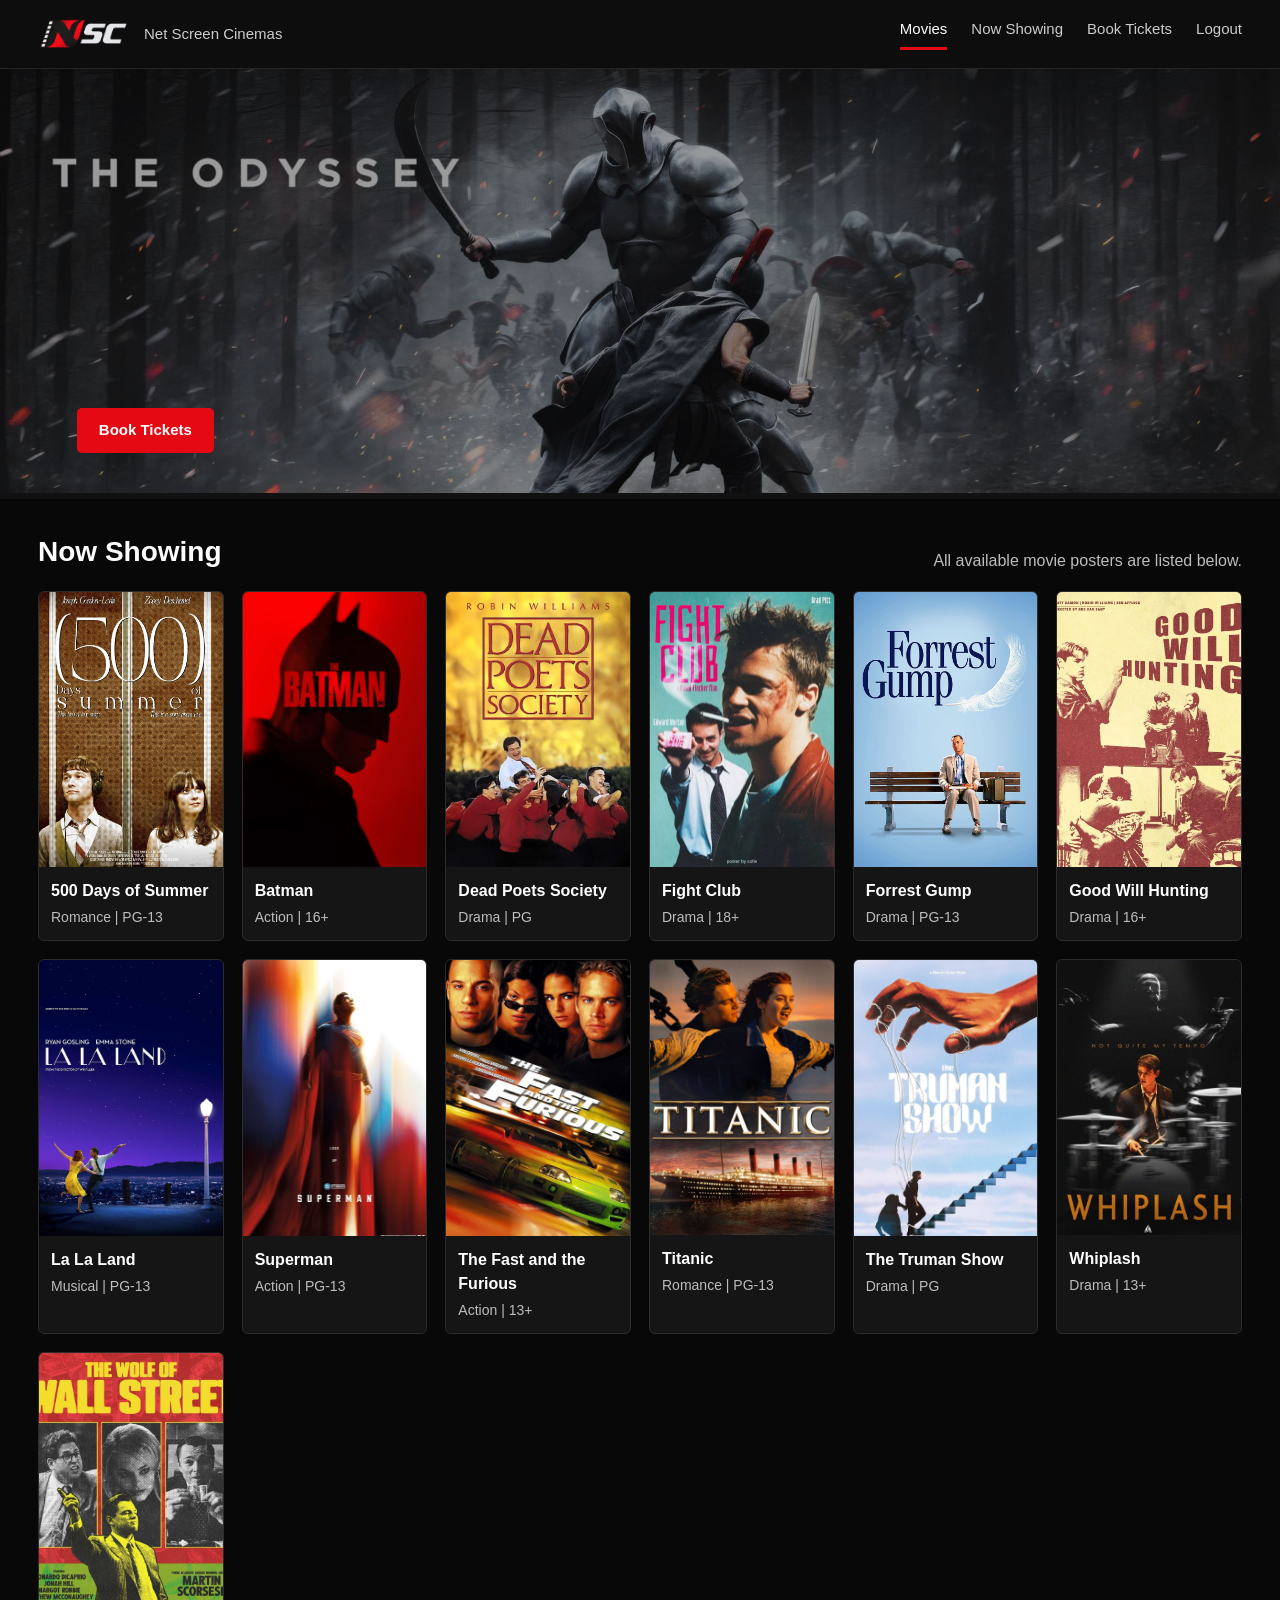
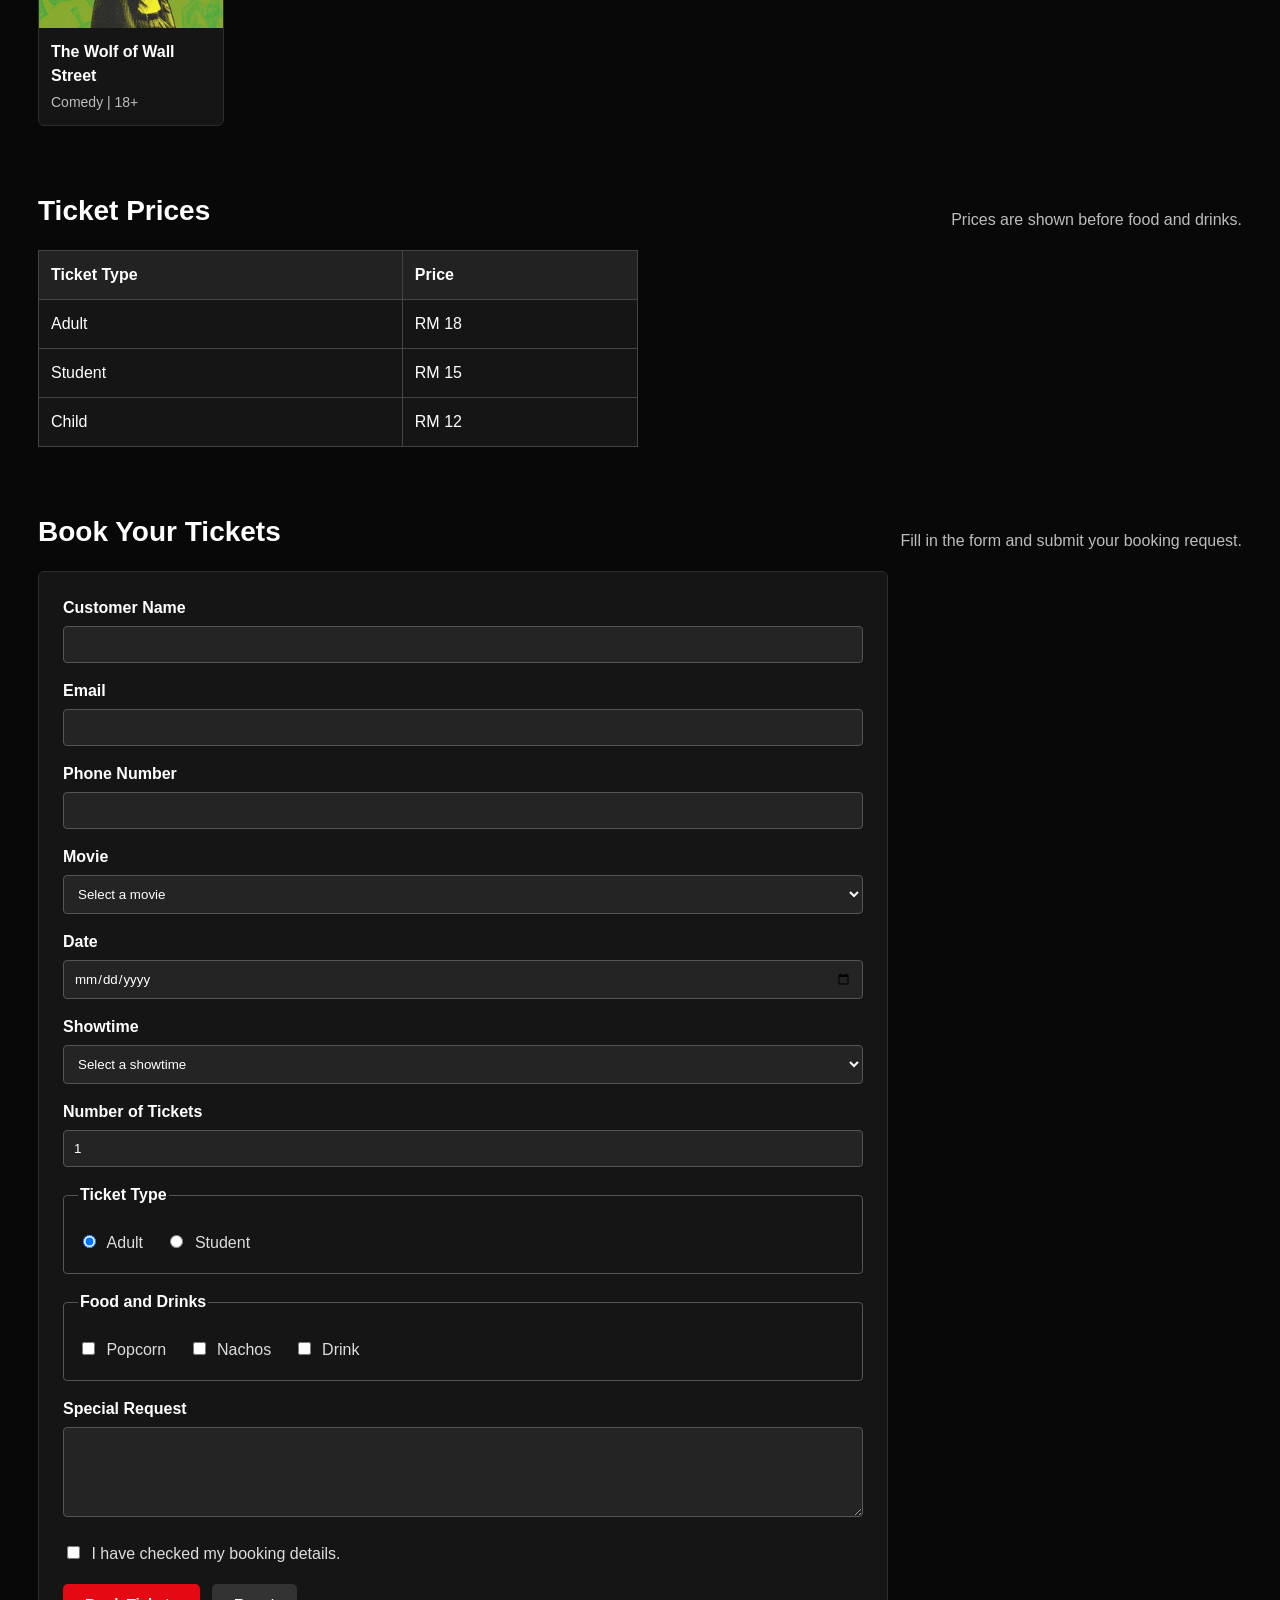
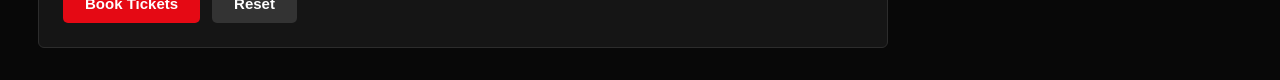
==== commit 9e9370eb: "Add ticket prices section" ====
--- a/booking.html
+++ b/booking.html
@@ -114,6 +114,32 @@
           <p>Comedy | 18+</p>
         </article>
       </div>
+    </section>
+
+    <section class="section">
+      <div class="section-heading">
+        <h2>Ticket Prices</h2>
+        <p>Prices are shown before food and drinks.</p>
+      </div>
+
+      <table class="info-table">
+        <tr>
+          <th>Ticket Type</th>
+          <th>Price</th>
+        </tr>
+        <tr>
+          <td>Adult</td>
+          <td>RM 18</td>
+        </tr>
+        <tr>
+          <td>Student</td>
+          <td>RM 15</td>
+        </tr>
+        <tr>
+          <td>Child</td>
+          <td>RM 12</td>
+        </tr>
+      </table>
     </section>
 
     <section class="section" id="booking-form">
--- a/styles.css
+++ b/styles.css
@@ -158,6 +158,24 @@
   font-size: 14px;
 }
 
+.info-table {
+  width: 100%;
+  max-width: 600px;
+  border-collapse: collapse;
+  background-color: #151515;
+}
+
+.info-table th,
+.info-table td {
+  padding: 12px;
+  border: 1px solid #444444;
+  text-align: left;
+}
+
+.info-table th {
+  background-color: #222222;
+}
+
 .booking-form {
   max-width: 850px;
   padding: 24px;
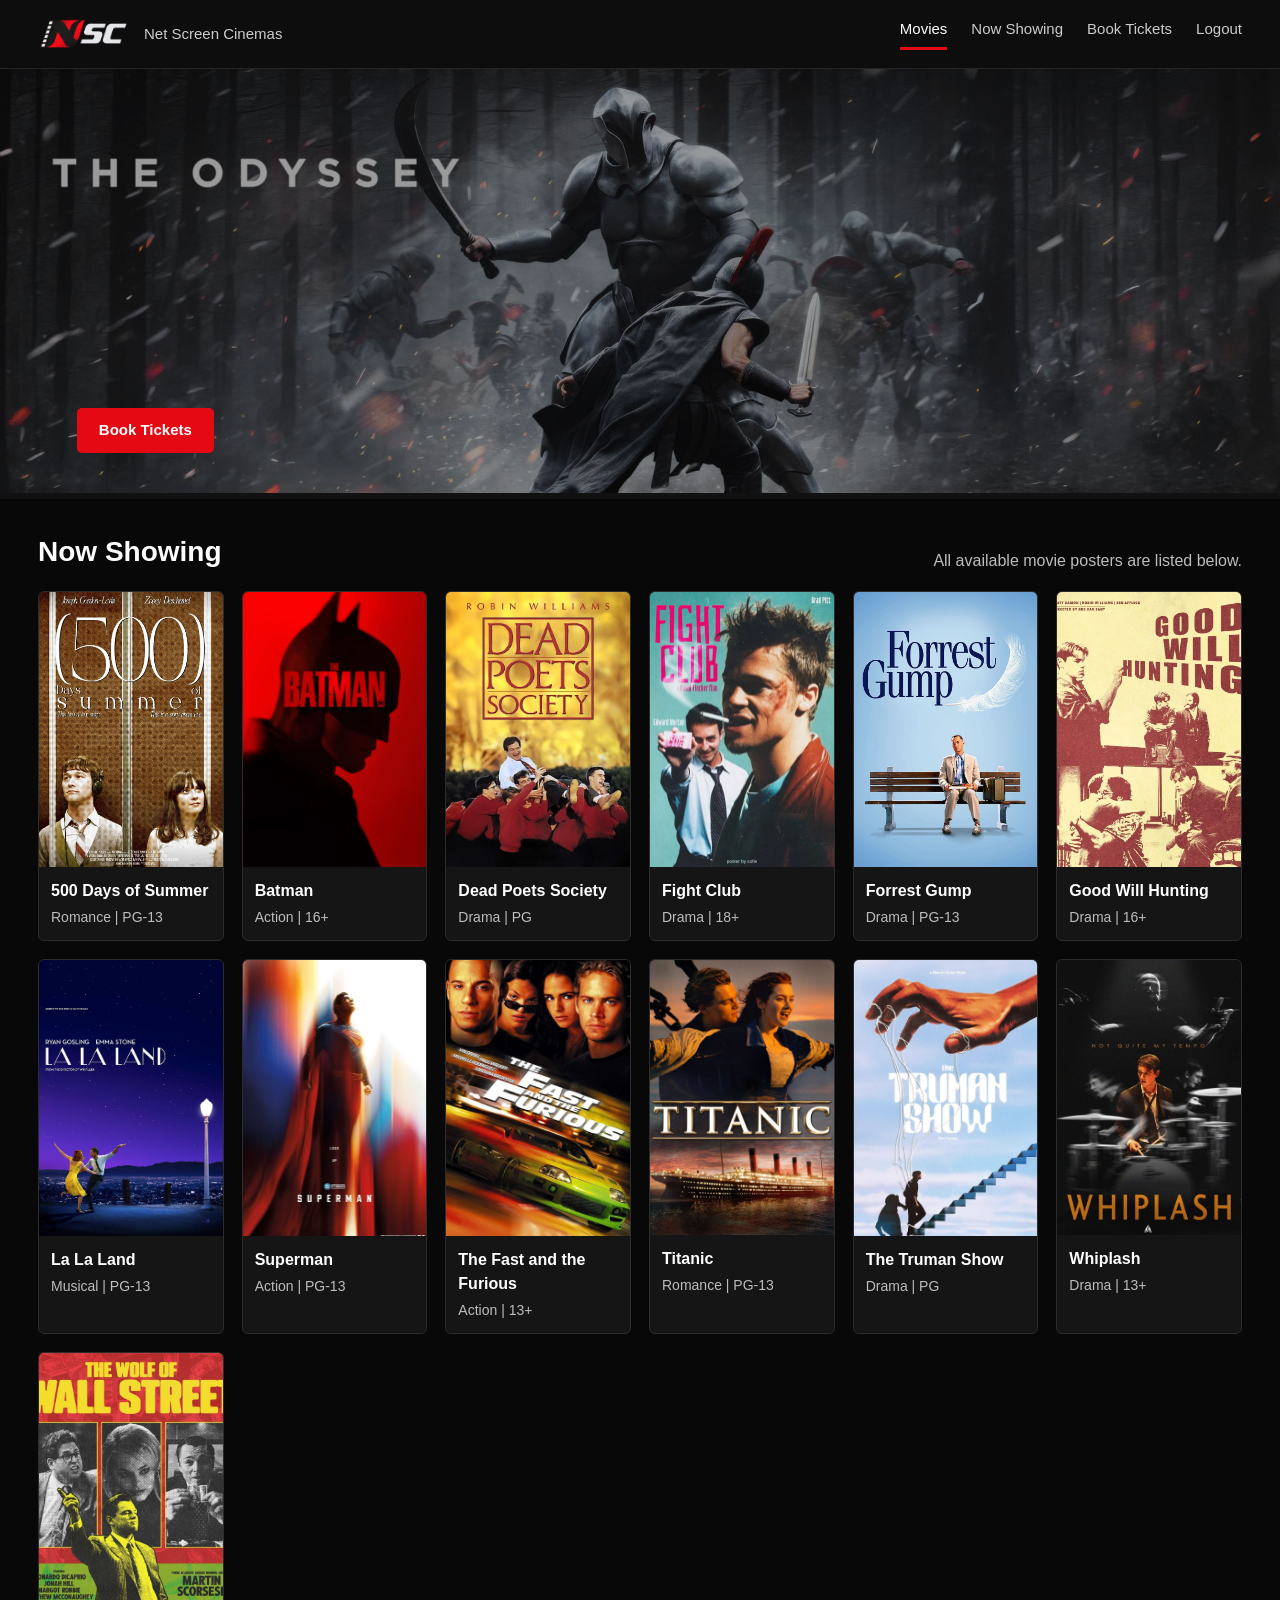
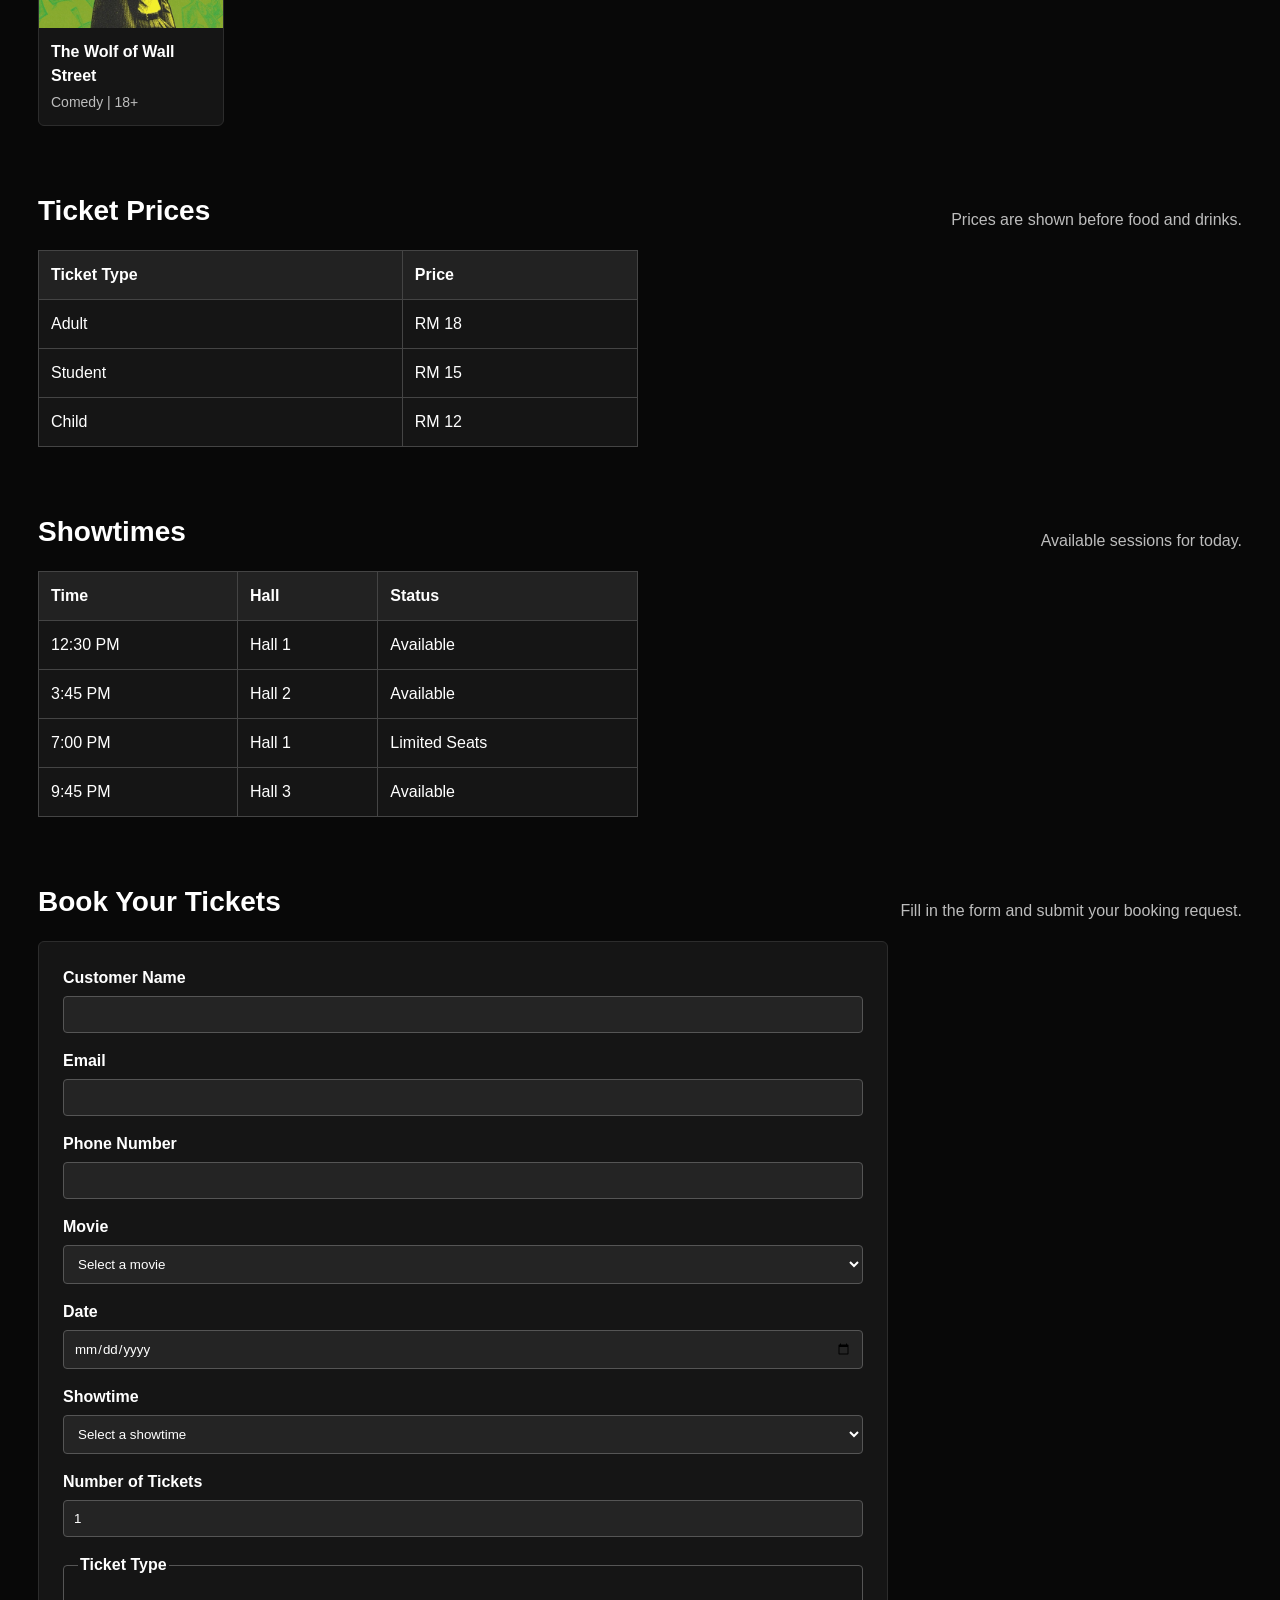
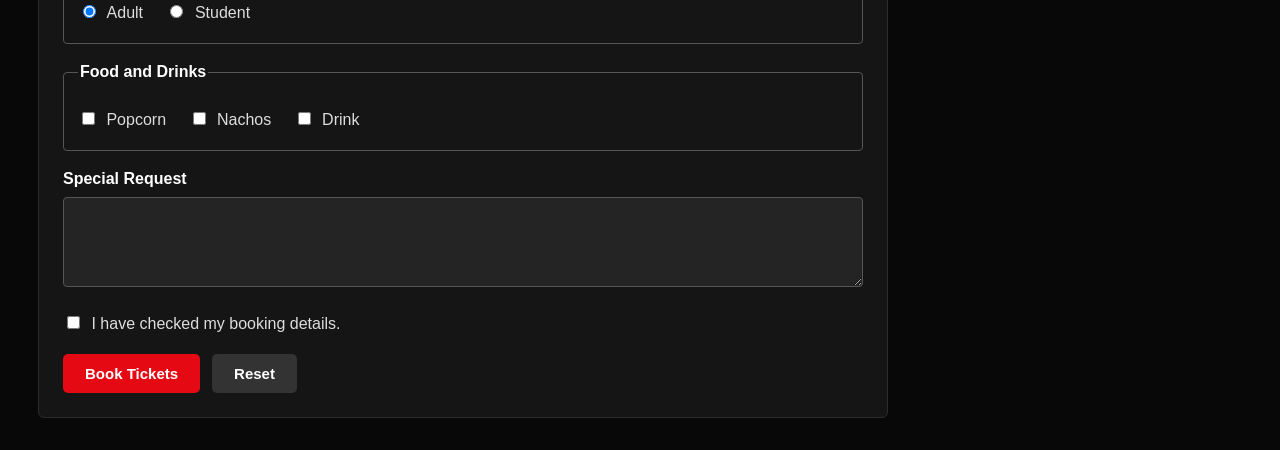
==== commit 209a6ecc: "Add showtimes table" ====
--- a/booking.html
+++ b/booking.html
@@ -138,6 +138,41 @@
         <tr>
           <td>Child</td>
           <td>RM 12</td>
+        </tr>
+      </table>
+    </section>
+
+    <section class="section">
+      <div class="section-heading">
+        <h2>Showtimes</h2>
+        <p>Available sessions for today.</p>
+      </div>
+
+      <table class="info-table">
+        <tr>
+          <th>Time</th>
+          <th>Hall</th>
+          <th>Status</th>
+        </tr>
+        <tr>
+          <td>12:30 PM</td>
+          <td>Hall 1</td>
+          <td>Available</td>
+        </tr>
+        <tr>
+          <td>3:45 PM</td>
+          <td>Hall 2</td>
+          <td>Available</td>
+        </tr>
+        <tr>
+          <td>7:00 PM</td>
+          <td>Hall 1</td>
+          <td>Limited Seats</td>
+        </tr>
+        <tr>
+          <td>9:45 PM</td>
+          <td>Hall 3</td>
+          <td>Available</td>
         </tr>
       </table>
     </section>
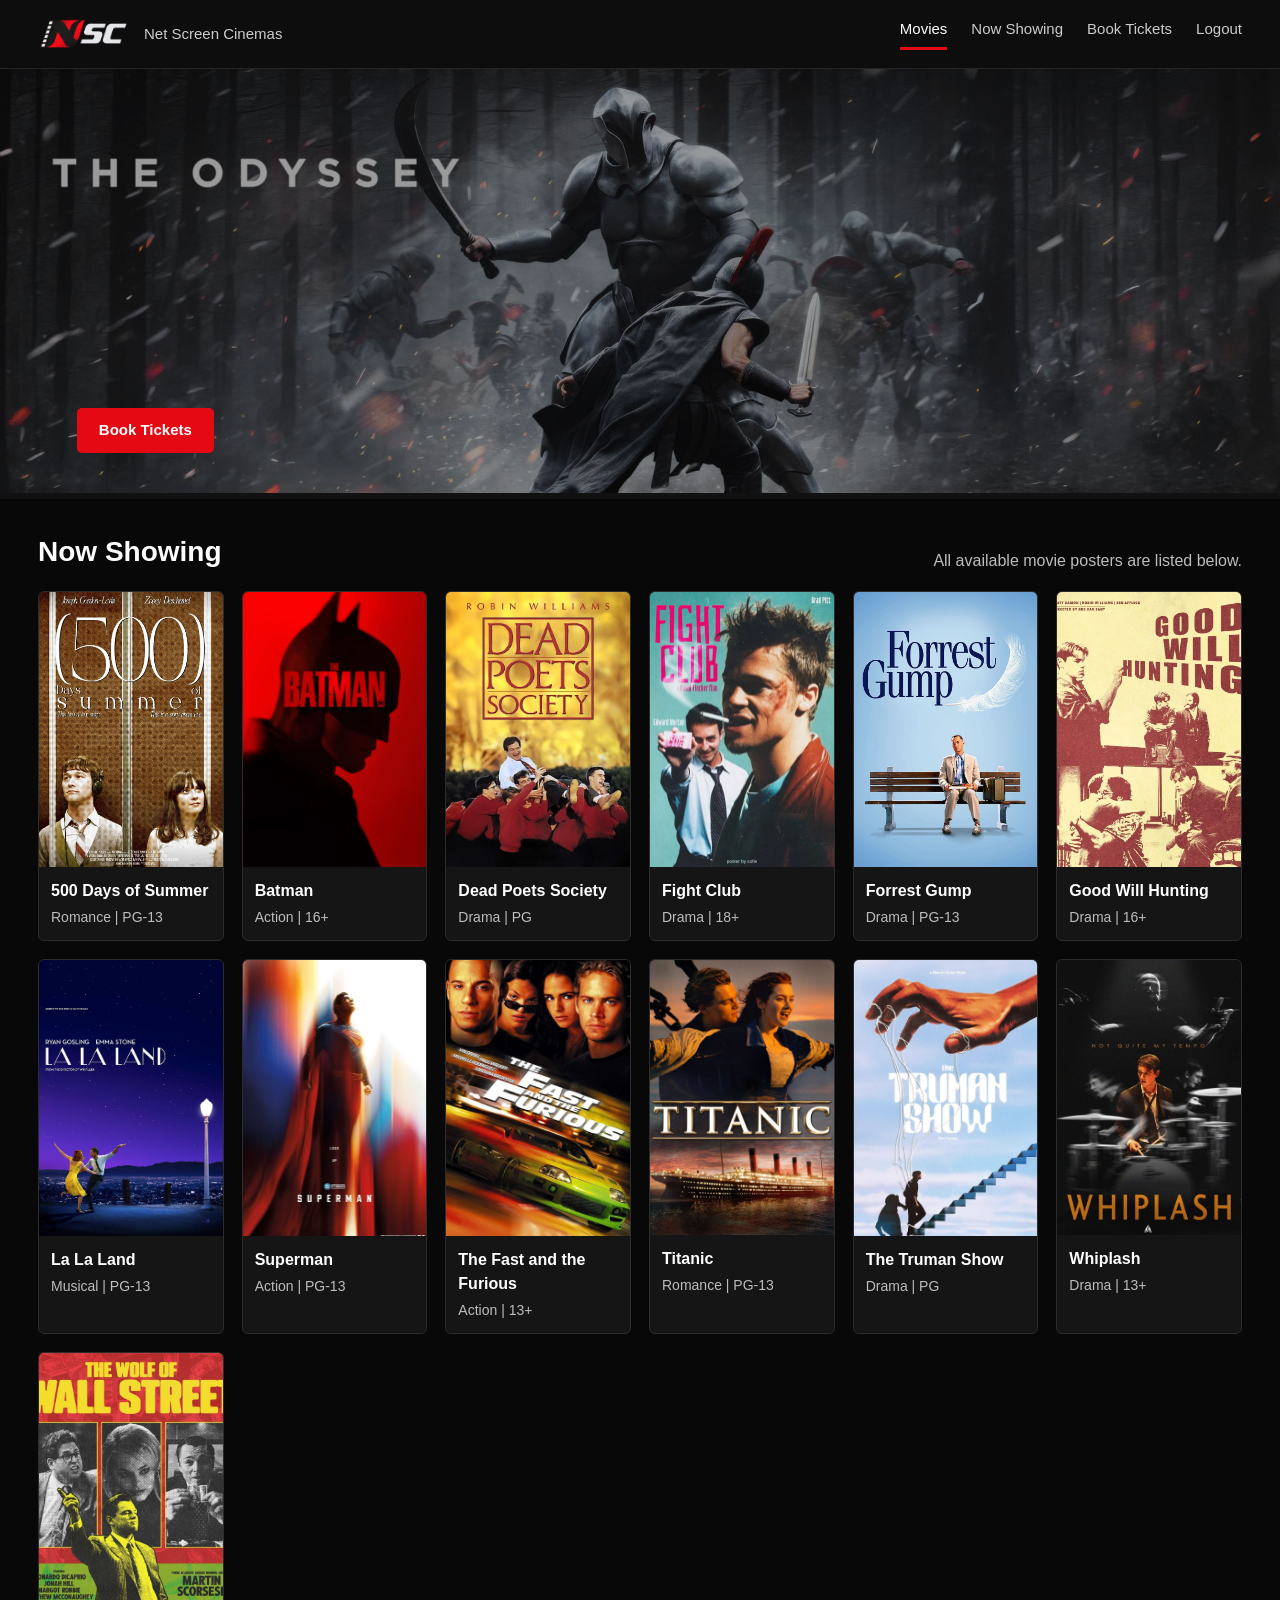
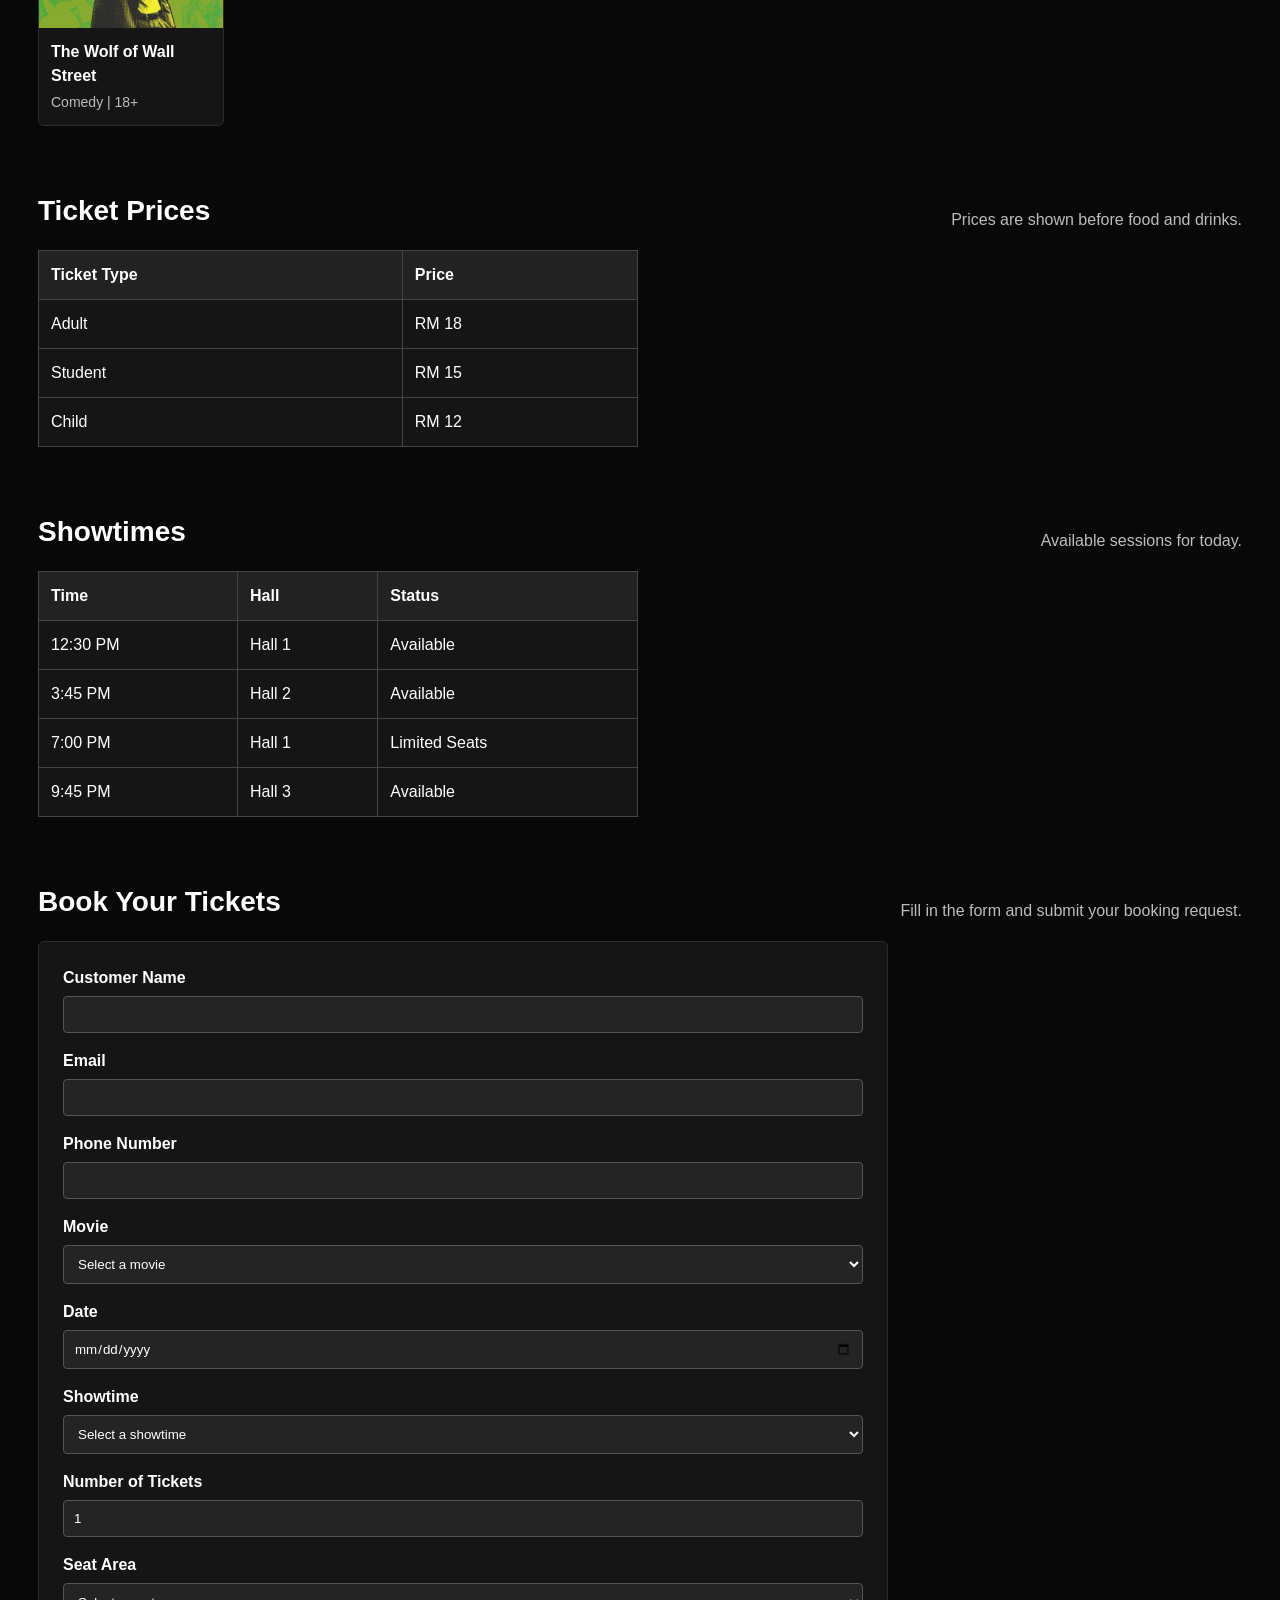
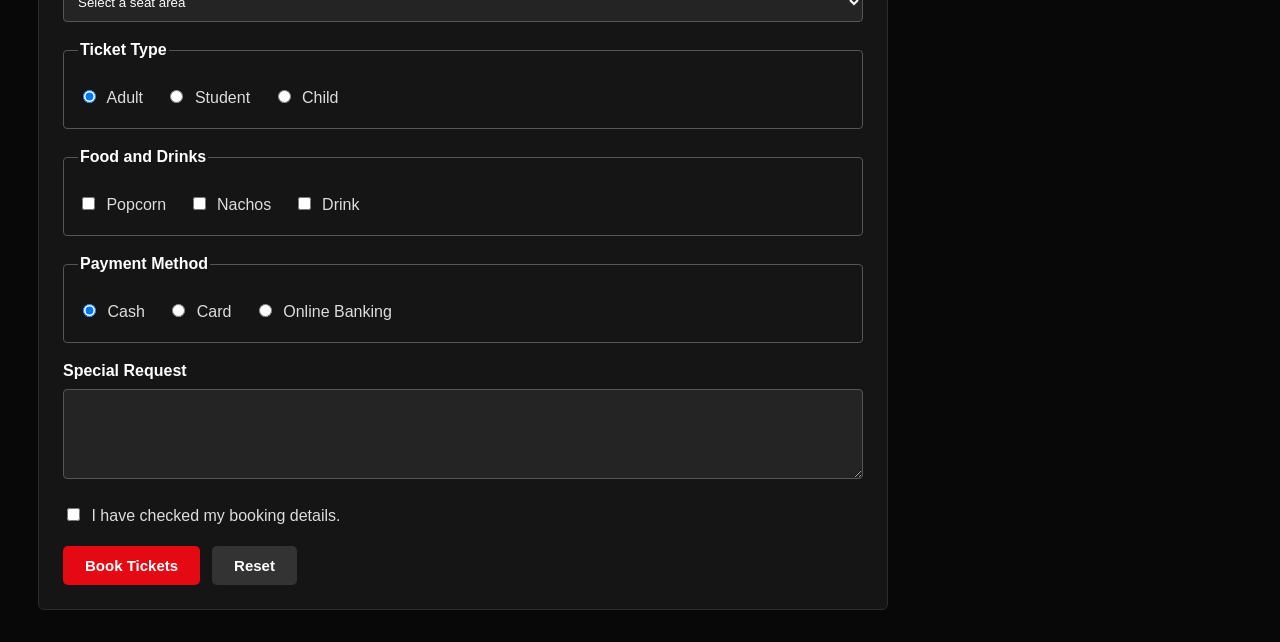
==== commit 5e33b292: "Add more booking form options" ====
--- a/booking.html
+++ b/booking.html
@@ -240,10 +240,21 @@
           <input type="number" id="tickets" name="tickets" min="1" max="10" value="1" required>
         </div>
 
+        <div class="form-row">
+          <label for="seat-area">Seat Area</label>
+          <select id="seat-area" name="seatArea" required>
+            <option value="" disabled selected>Select a seat area</option>
+            <option>Front</option>
+            <option>Middle</option>
+            <option>Back</option>
+          </select>
+        </div>
+
         <fieldset>
           <legend>Ticket Type</legend>
           <label><input type="radio" name="ticketType" value="Adult" checked> Adult</label>
           <label><input type="radio" name="ticketType" value="Student"> Student</label>
+          <label><input type="radio" name="ticketType" value="Child"> Child</label>
         </fieldset>
 
         <fieldset>
@@ -253,6 +264,13 @@
           <label><input type="checkbox" name="snacks" value="Drink"> Drink</label>
         </fieldset>
 
+        <fieldset>
+          <legend>Payment Method</legend>
+          <label><input type="radio" name="paymentMethod" value="Cash" checked> Cash</label>
+          <label><input type="radio" name="paymentMethod" value="Card"> Card</label>
+          <label><input type="radio" name="paymentMethod" value="Online Banking"> Online Banking</label>
+        </fieldset>
+
         <div class="form-row">
           <label for="request">Special Request</label>
           <textarea id="request" name="specialRequest" maxlength="200"></textarea>
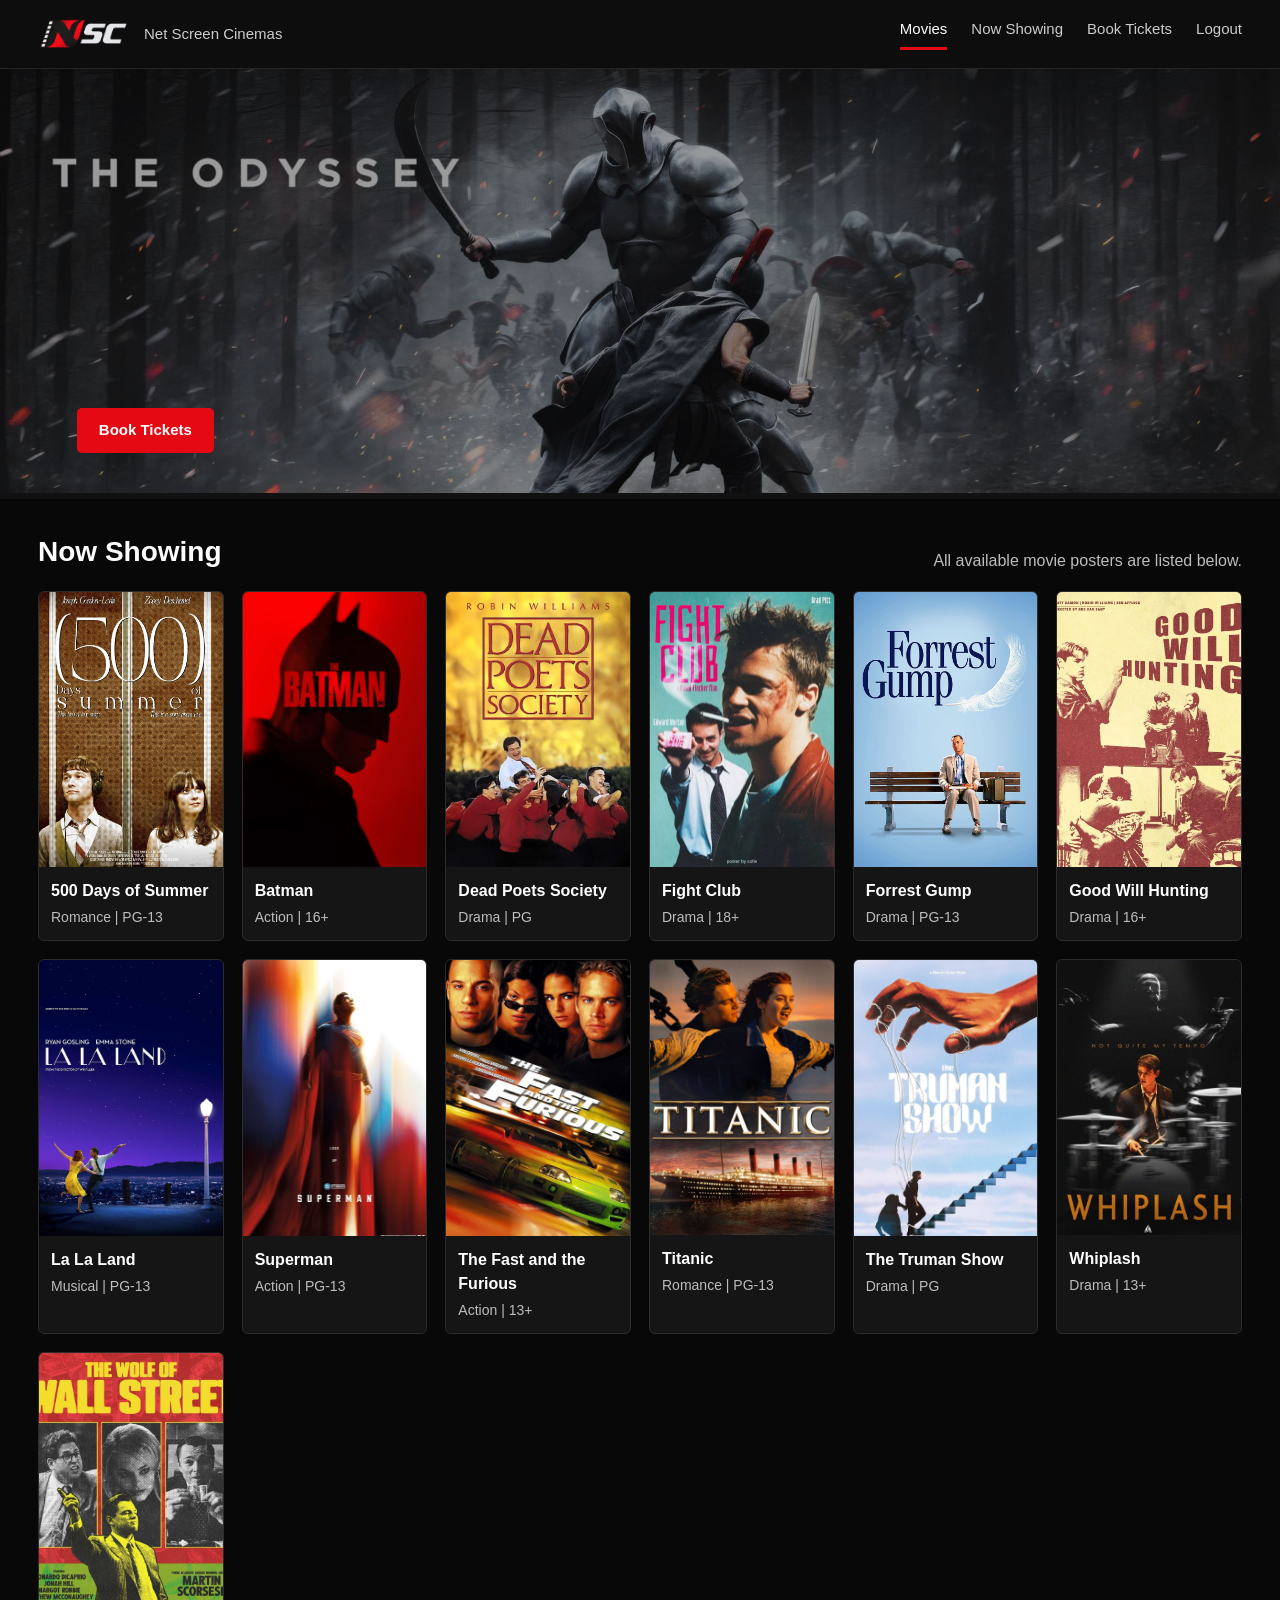
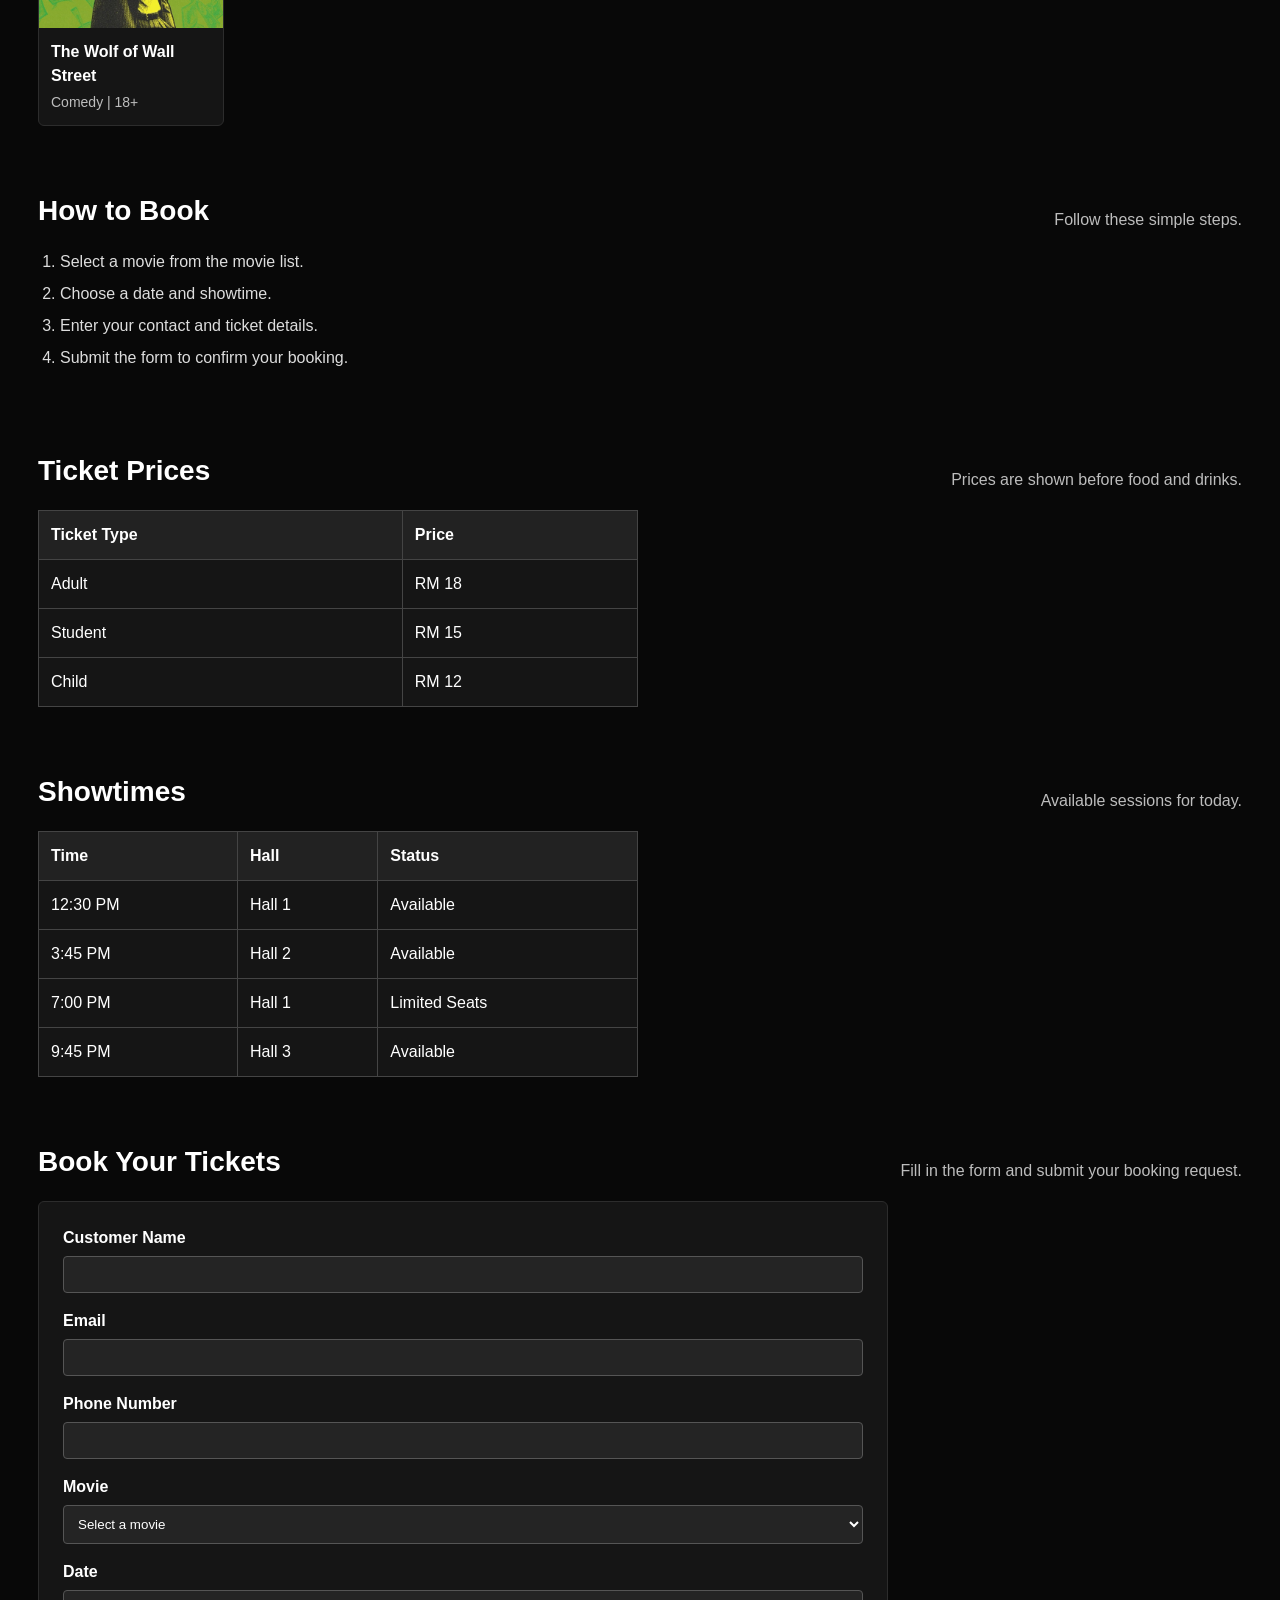
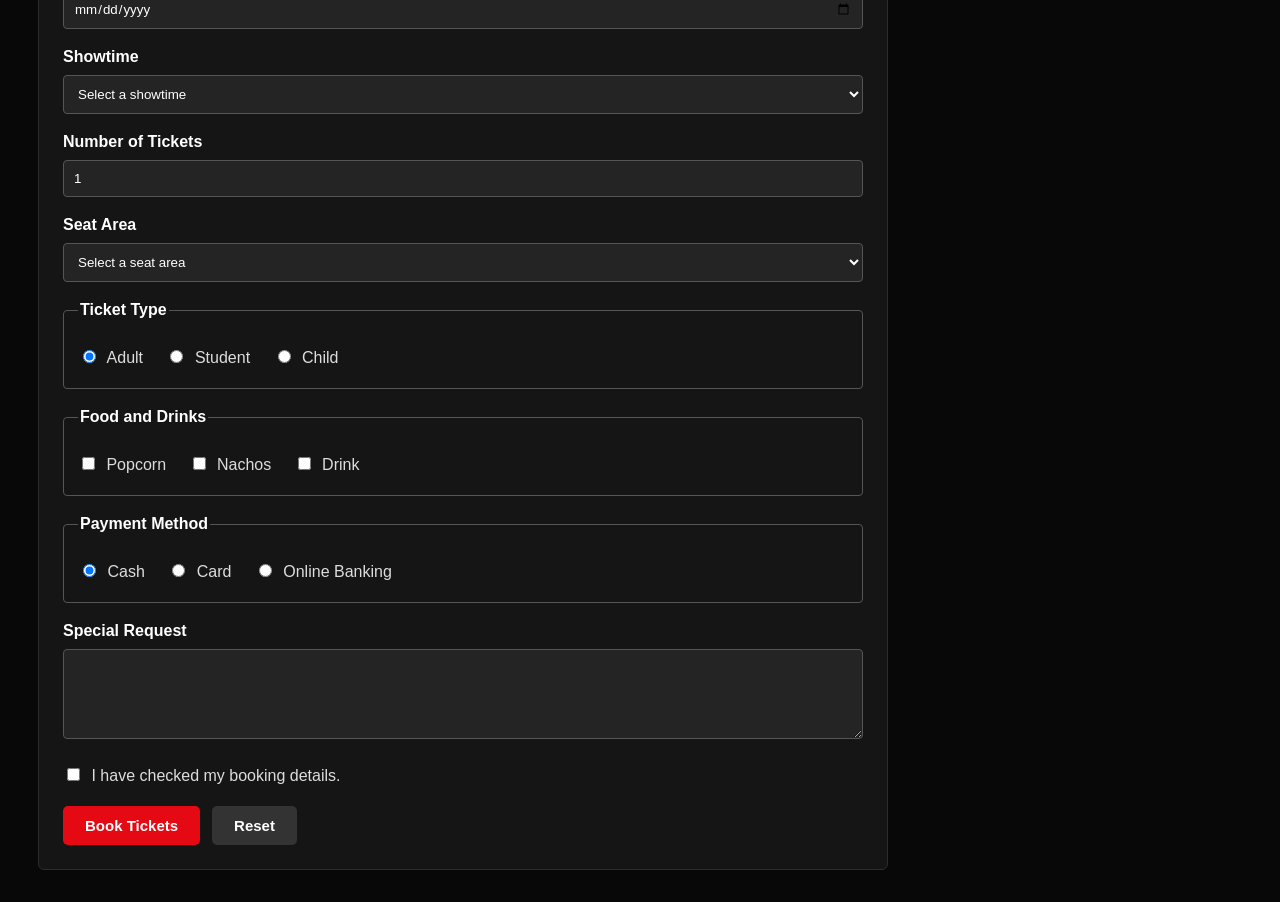
==== commit 2ff2e73d: "Add booking steps section" ====
--- a/booking.html
+++ b/booking.html
@@ -114,6 +114,20 @@
           <p>Comedy | 18+</p>
         </article>
       </div>
+    </section>
+
+    <section class="section">
+      <div class="section-heading">
+        <h2>How to Book</h2>
+        <p>Follow these simple steps.</p>
+      </div>
+
+      <ol class="steps-list">
+        <li>Select a movie from the movie list.</li>
+        <li>Choose a date and showtime.</li>
+        <li>Enter your contact and ticket details.</li>
+        <li>Submit the form to confirm your booking.</li>
+      </ol>
     </section>
 
     <section class="section">
--- a/styles.css
+++ b/styles.css
@@ -176,6 +176,16 @@
   background-color: #222222;
 }
 
+.steps-list {
+  max-width: 650px;
+  padding-left: 22px;
+  color: #dddddd;
+}
+
+.steps-list li {
+  margin-bottom: 8px;
+}
+
 .booking-form {
   max-width: 850px;
   padding: 24px;
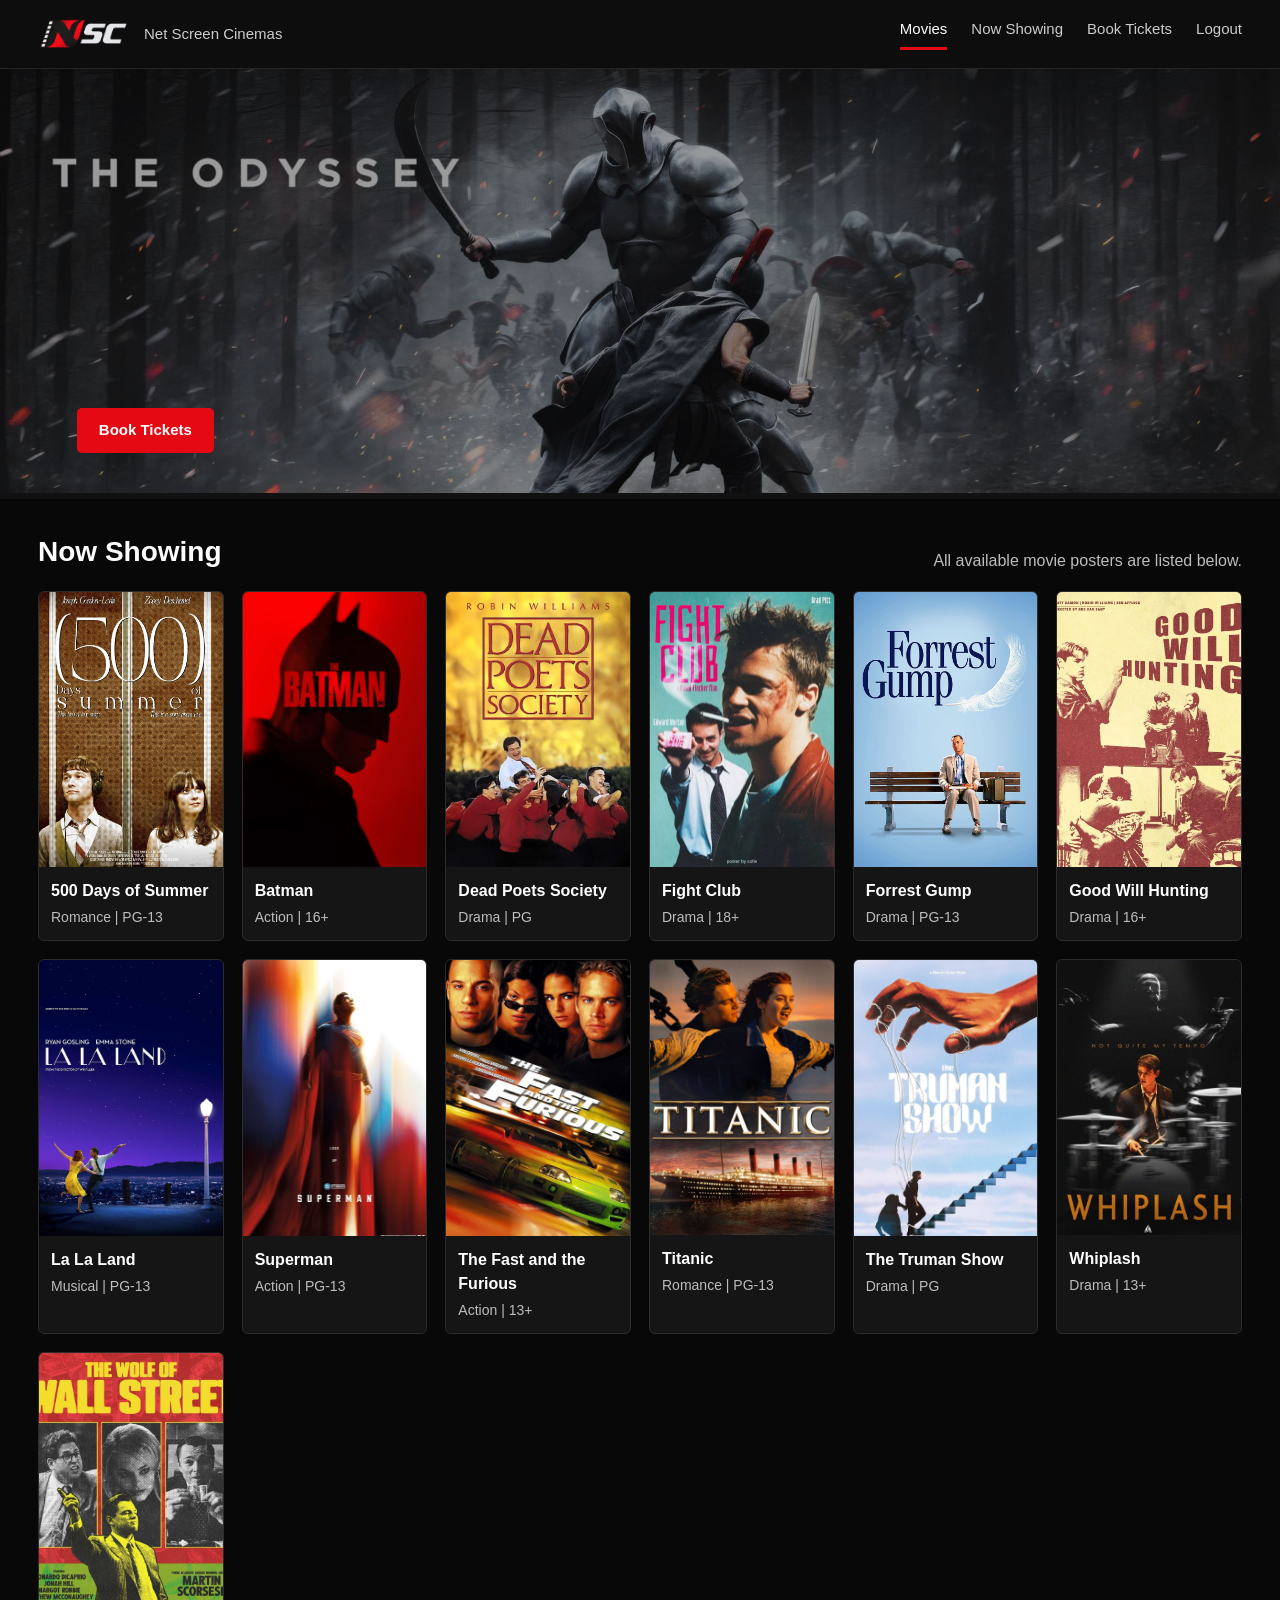
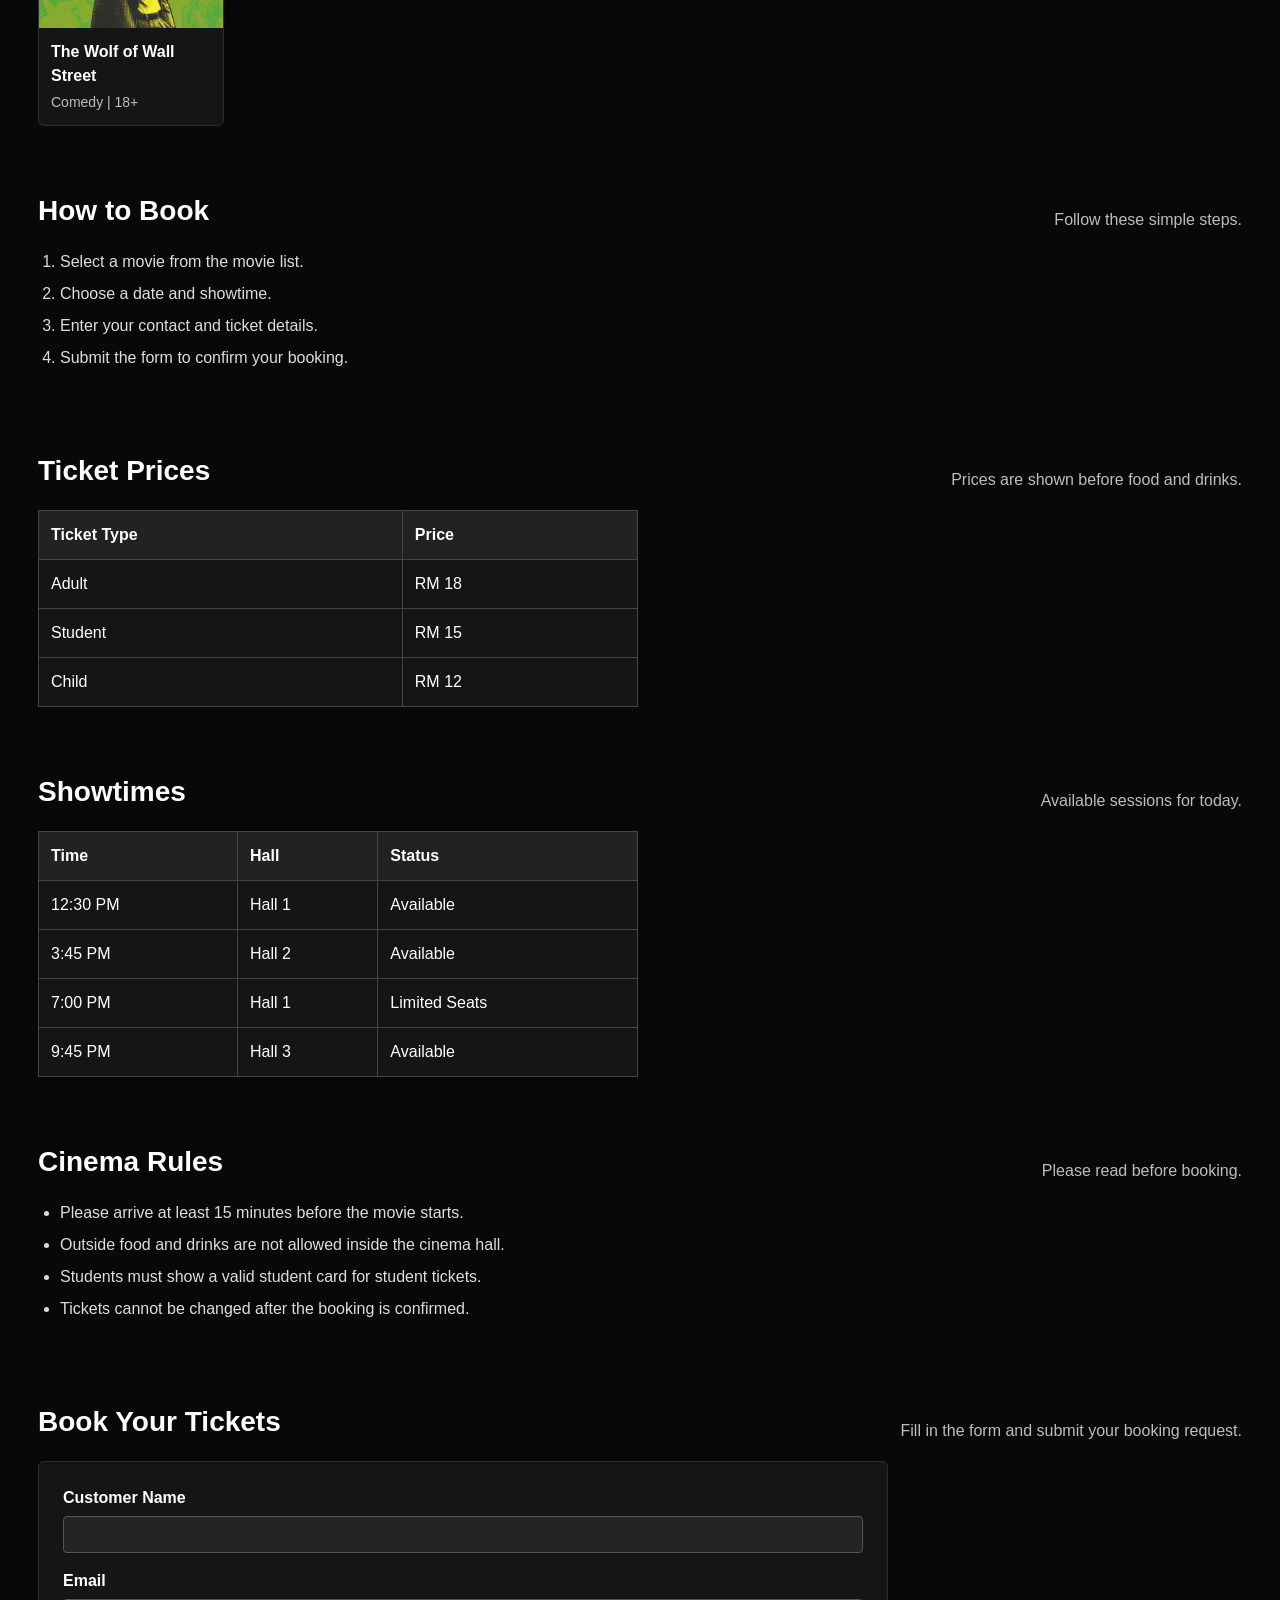
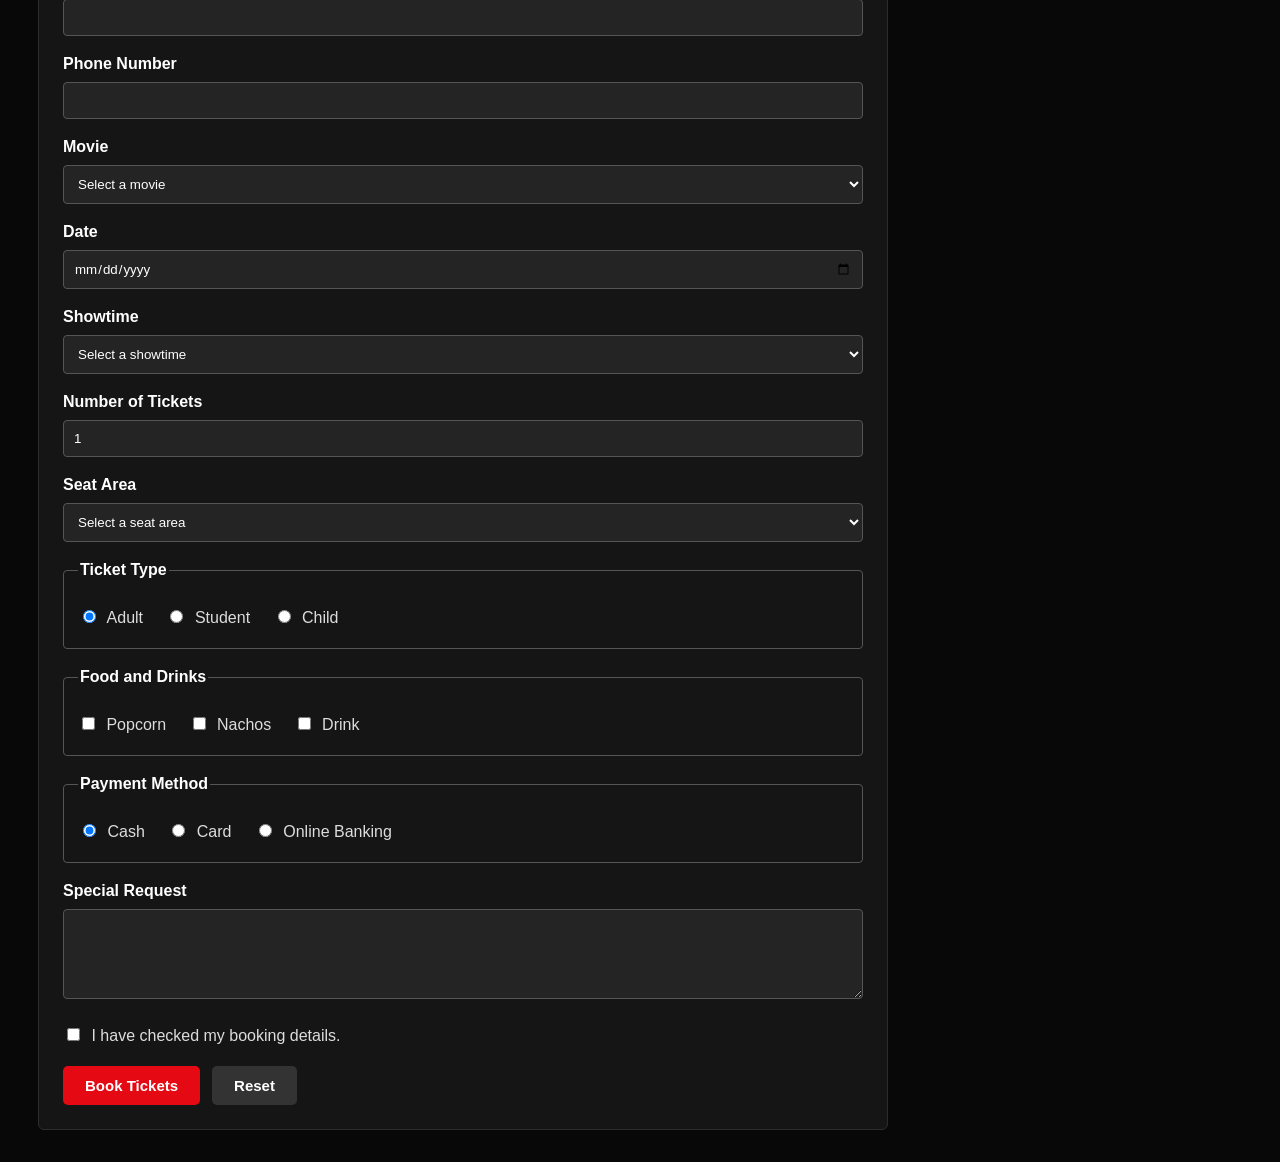
==== commit 790235d9: "Add cinema rules section" ====
--- a/booking.html
+++ b/booking.html
@@ -189,6 +189,20 @@
           <td>Available</td>
         </tr>
       </table>
+    </section>
+
+    <section class="section">
+      <div class="section-heading">
+        <h2>Cinema Rules</h2>
+        <p>Please read before booking.</p>
+      </div>
+
+      <ul class="rules-list">
+        <li>Please arrive at least 15 minutes before the movie starts.</li>
+        <li>Outside food and drinks are not allowed inside the cinema hall.</li>
+        <li>Students must show a valid student card for student tickets.</li>
+        <li>Tickets cannot be changed after the booking is confirmed.</li>
+      </ul>
     </section>
 
     <section class="section" id="booking-form">
--- a/styles.css
+++ b/styles.css
@@ -186,6 +186,16 @@
   margin-bottom: 8px;
 }
 
+.rules-list {
+  max-width: 750px;
+  padding-left: 22px;
+  color: #dddddd;
+}
+
+.rules-list li {
+  margin-bottom: 8px;
+}
+
 .booking-form {
   max-width: 850px;
   padding: 24px;
